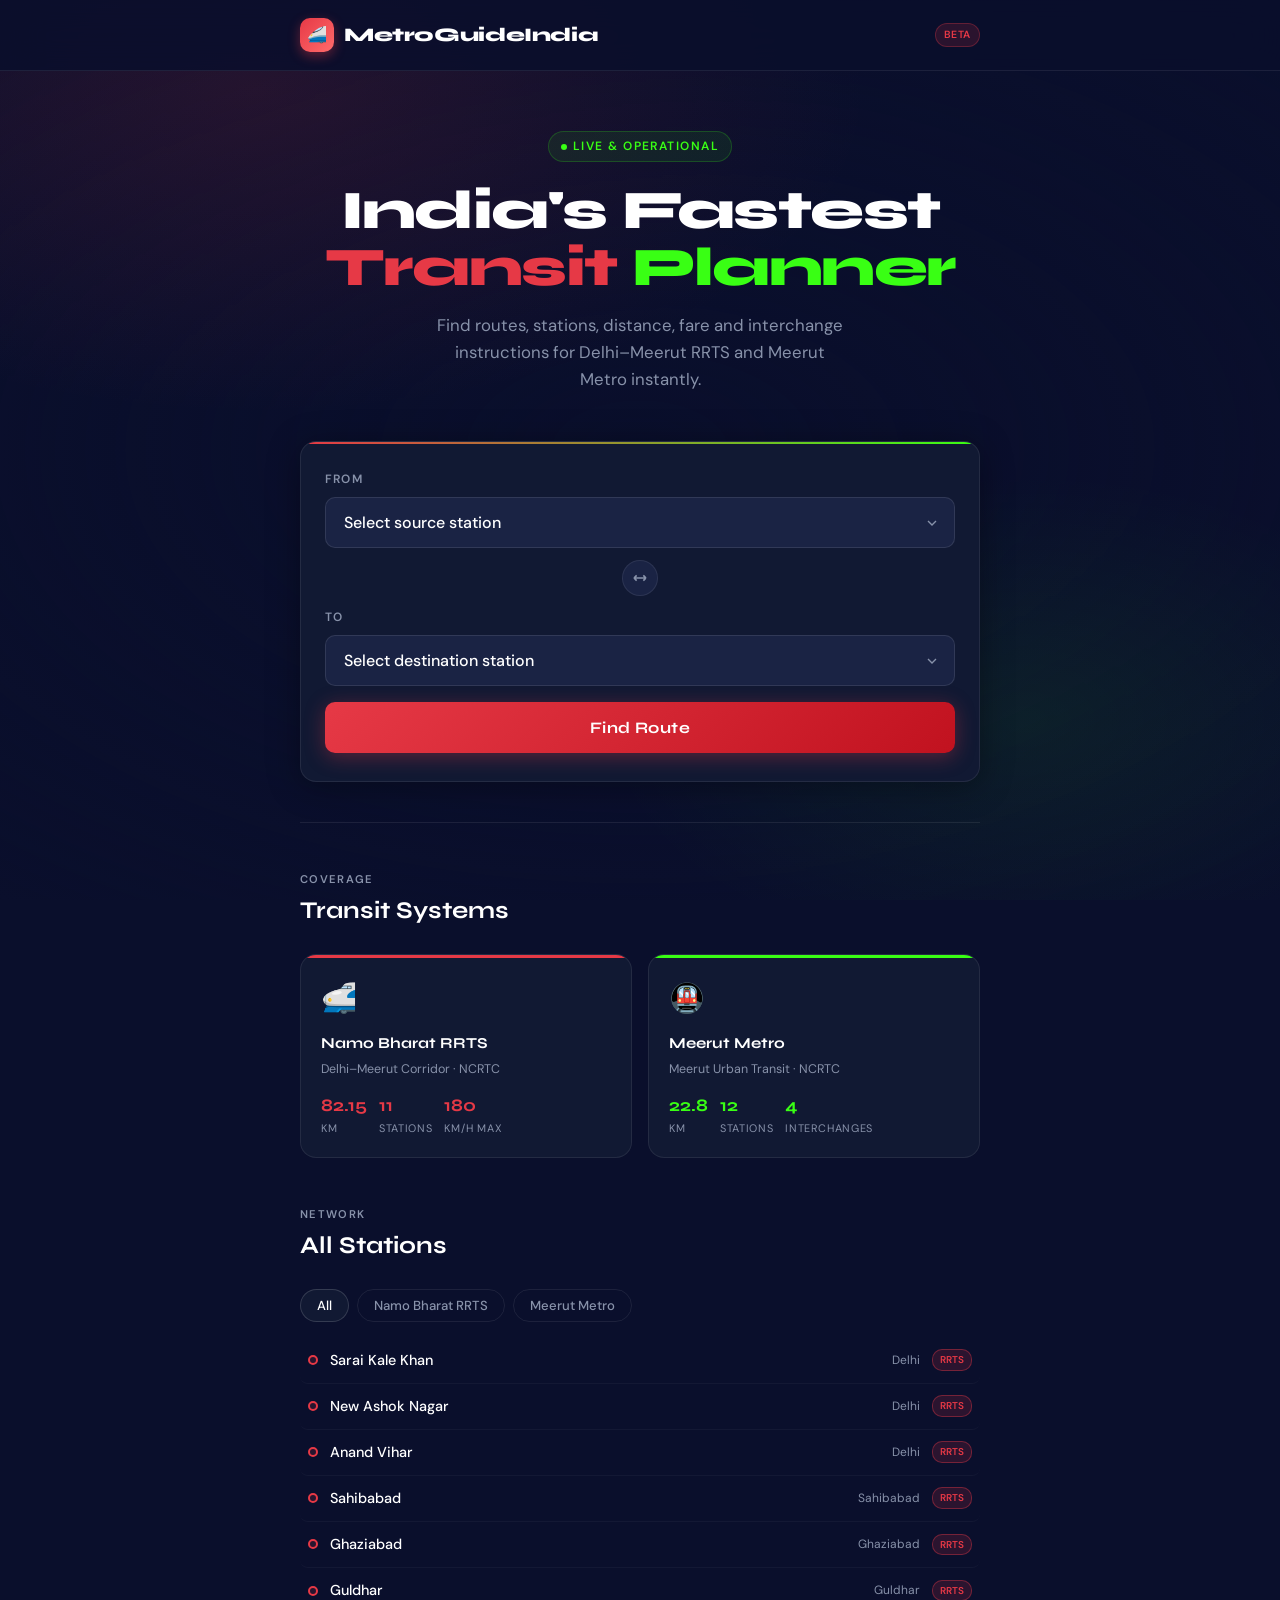
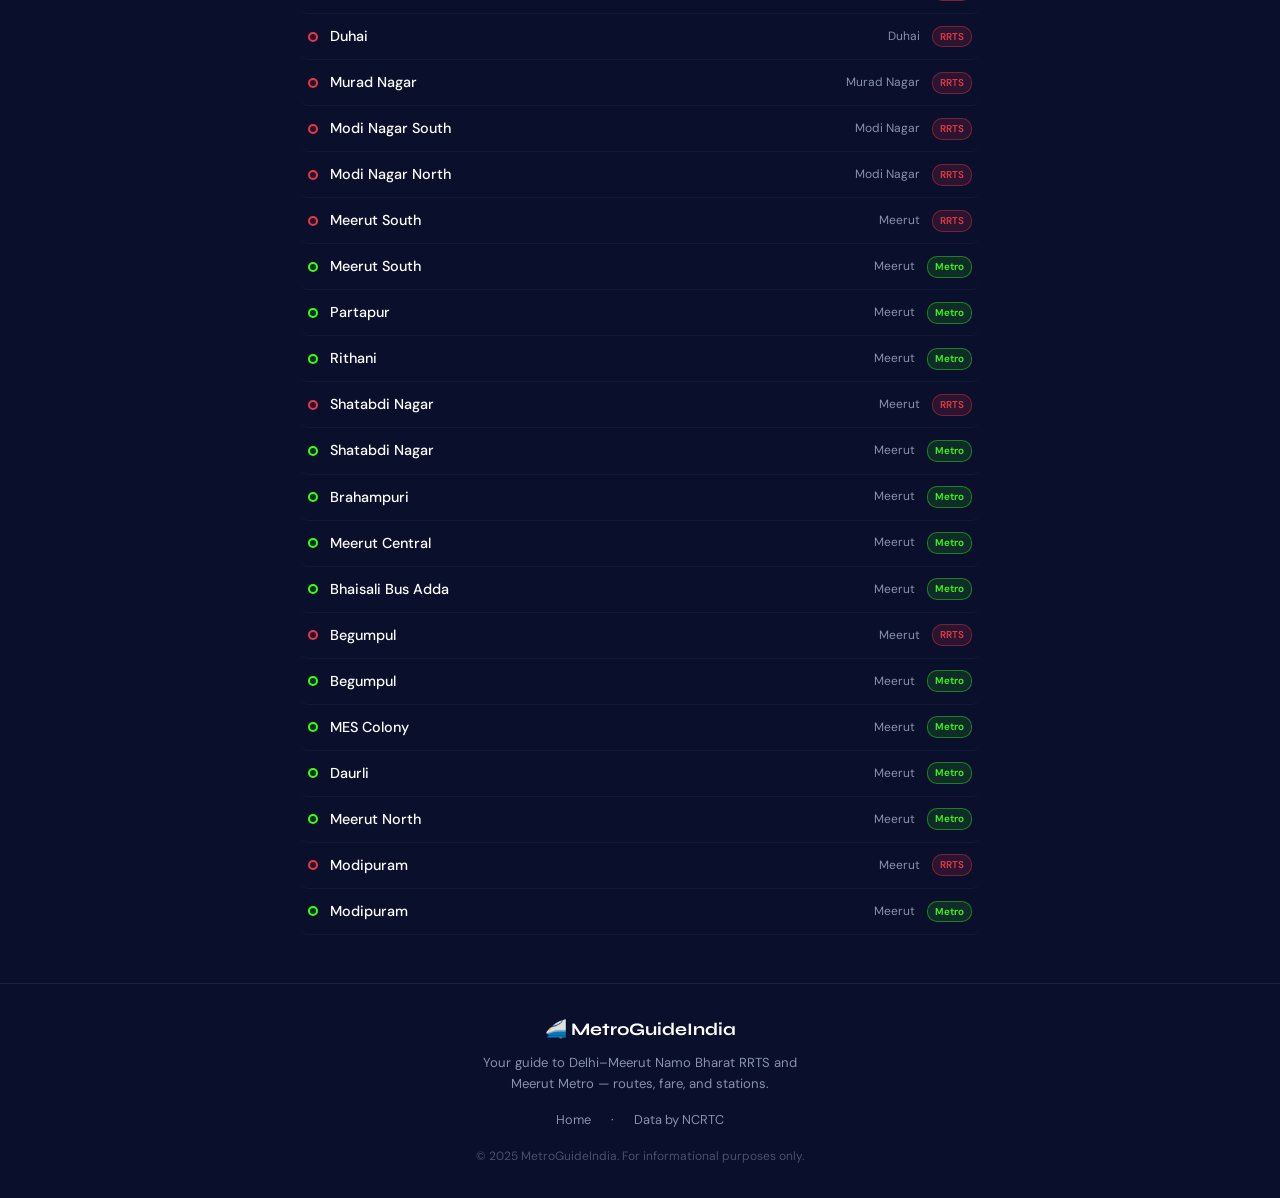
==== index.html @ 01e53f8f "Add files via upload" ====
<!DOCTYPE html>
<html lang="en">
<head>
  <meta charset="UTF-8" />
  <meta name="viewport" content="width=device-width, initial-scale=1.0" />
  <title>MetroGuideIndia — Delhi Meerut RRTS &amp; Meerut Metro Route Planner</title>
  <meta name="description" content="Find metro and RRTS routes between any stations on the Delhi–Meerut Namo Bharat RRTS and Meerut Metro. Get distance, fare, travel time and interchange instructions instantly." />
  <meta name="keywords" content="RRTS route, Namo Bharat, Delhi Meerut RRTS, Meerut Metro, metro route planner India, NCRTC stations, RRTS stations list, metro fare calculator" />
  <meta property="og:title" content="MetroGuideIndia — Delhi Meerut RRTS & Meerut Metro Route Planner" />
  <meta property="og:description" content="Find metro and RRTS routes, stations, distance, and fare instantly." />
  <meta property="og:type" content="website" />
  <meta name="twitter:card" content="summary" />
  <link rel="canonical" href="https://metroguideindia.github.io/" />
  <link rel="stylesheet" href="css/styles.css" />
</head>
<body>

  <!-- ── Navigation ── -->
  <nav>
    <div class="nav-inner">
      <a href="index.html" class="logo">
        <div class="logo-mark">🚄</div>
        MetroGuideIndia
      </a>
      <span class="nav-badge">Beta</span>
    </div>
  </nav>

  <main>
    <div class="container">

      <!-- ── Hero ── -->
      <section class="hero">
        <div class="hero-eyebrow">Live &amp; Operational</div>
        <h1 class="hero-title">
          India's Fastest<br>
          <span class="accent-red">Transit</span>
          <span class="accent-green"> Planner</span>
        </h1>
        <p class="hero-subtitle">
          Find routes, stations, distance, fare and interchange instructions for Delhi–Meerut RRTS and Meerut Metro instantly.
        </p>
      </section>

      <!-- ── Search Card ── -->
      <section id="search-section" aria-label="Route Search">
        <div class="search-card">
          <div class="search-field">
            <label for="source-select" class="search-label">From</label>
            <select id="source-select" class="station-select" aria-label="Source station">
              <option value="">Select source station</option>
            </select>
          </div>

          <button class="swap-btn" id="swap-btn" title="Swap stations" aria-label="Swap source and destination">
            <svg width="16" height="16" viewBox="0 0 24 24" fill="none" stroke="currentColor" stroke-width="2.5">
              <path d="M7 16l-4-4m0 0l4-4m-4 4h18M17 8l4 4m0 0l-4 4"/>
            </svg>
          </button>

          <div class="search-field">
            <label for="dest-select" class="search-label">To</label>
            <select id="dest-select" class="station-select" aria-label="Destination station">
              <option value="">Select destination station</option>
            </select>
          </div>

          <button class="find-btn" id="find-btn" onclick="handleFindRoute()">
            Find Route
          </button>
        </div>
      </section>

      <!-- ── Route Result ── -->
      <section id="route-result" aria-label="Route Result" aria-live="polite"></section>

      <!-- ── Systems Info ── -->
      <section class="info-section" aria-label="Transit Systems">
        <div class="section-header">
          <div class="section-eyebrow">Coverage</div>
          <h2 class="section-title">Transit Systems</h2>
        </div>
        <div class="system-cards">
          <div class="system-card rrts">
            <div class="system-card-icon">🚅</div>
            <div class="system-card-name">Namo Bharat RRTS</div>
            <div class="system-card-meta">Delhi–Meerut Corridor · NCRTC</div>
            <div class="system-card-stat">
              <div class="stat">
                <span class="stat-value">82.15</span>
                <span class="stat-label">km</span>
              </div>
              <div class="stat">
                <span class="stat-value">11</span>
                <span class="stat-label">Stations</span>
              </div>
              <div class="stat">
                <span class="stat-value">180</span>
                <span class="stat-label">km/h max</span>
              </div>
            </div>
          </div>
          <div class="system-card metro">
            <div class="system-card-icon">🚇</div>
            <div class="system-card-name">Meerut Metro</div>
            <div class="system-card-meta">Meerut Urban Transit · NCRTC</div>
            <div class="system-card-stat">
              <div class="stat">
                <span class="stat-value">22.8</span>
                <span class="stat-label">km</span>
              </div>
              <div class="stat">
                <span class="stat-value">12</span>
                <span class="stat-label">Stations</span>
              </div>
              <div class="stat">
                <span class="stat-value">4</span>
                <span class="stat-label">Interchanges</span>
              </div>
            </div>
          </div>
        </div>
      </section>

      <!-- ── All Stations ── -->
      <section class="stations-section" aria-label="All Stations">
        <div class="section-header">
          <div class="section-eyebrow">Network</div>
          <h2 class="section-title">All Stations</h2>
        </div>
        <div class="tabs">
          <button class="tab-btn active" data-system="all">All</button>
          <button class="tab-btn" data-system="rrts">Namo Bharat RRTS</button>
          <button class="tab-btn" data-system="meerut_metro">Meerut Metro</button>
        </div>
        <div class="stations-list" id="stations-list">
          <!-- populated by JS -->
        </div>
      </section>

    </div><!-- /container -->
  </main>

  <!-- ── Footer ── -->
  <footer>
    <div class="container">
      <div class="footer-logo">🚄 MetroGuideIndia</div>
      <p class="footer-desc">
        Your guide to Delhi–Meerut Namo Bharat RRTS and Meerut Metro — routes, fare, and stations.
      </p>
      <div class="footer-links">
        <a href="index.html">Home</a>
        <span>·</span>
        <span>Data by NCRTC</span>
      </div>
      <div class="footer-copy">© 2025 MetroGuideIndia. For informational purposes only.</div>
    </div>
  </footer>

  <button class="scroll-top" id="scroll-top" aria-label="Scroll to top">↑</button>

  <!-- Scripts -->
  <script src="js/dataLoader.js"></script>
  <script src="js/graphBuilder.js"></script>
  <script src="js/routeFinder.js"></script>
  <script src="js/routeUI.js"></script>
  <script src="js/seoGenerator.js"></script>
  <script>
    // ── App State ──────────────────────────────────────────
    let appData = null;
    let graph   = null;

    // ── Init ───────────────────────────────────────────────
    (async () => {
      try {
        appData = await DataLoader.loadAll();
        graph   = GraphBuilder.build(appData.connections);
        populateDropdowns();
        renderStationsList('all');
        setupTabs();
        checkURLRoute();
      } catch (e) {
        console.error('Failed to load data:', e);
      }
    })();

    // ── Populate Dropdowns ─────────────────────────────────
    function populateDropdowns() {
      const { stations } = appData;

      // De-duplicate by display name + system, prefer the primary ID
      const seen = new Set();
      const unique = stations.filter(s => {
        const key = `${s.station_name}__${s.system_id}`;
        if (seen.has(key)) return false;
        seen.add(key);
        return true;
      });

      // Sort: RRTS first, then Metro
      unique.sort((a, b) => {
        if (a.system_id !== b.system_id) return a.system_id === 'rrts' ? -1 : 1;
        return parseInt(a.order) - parseInt(b.order);
      });

      const systemLabels = { rrts: 'Namo Bharat RRTS', meerut_metro: 'Meerut Metro' };
      const groups = {};

      unique.forEach(s => {
        if (!groups[s.system_id]) groups[s.system_id] = [];
        groups[s.system_id].push(s);
      });

      ['source-select', 'dest-select'].forEach(id => {
        const sel = document.getElementById(id);
        const defaultOpt = sel.options[0];
        sel.innerHTML = '';
        sel.appendChild(defaultOpt);

        Object.entries(groups).forEach(([sysId, stns]) => {
          const og = document.createElement('optgroup');
          og.label = systemLabels[sysId] || sysId;
          stns.forEach(s => {
            const opt = document.createElement('option');
            opt.value = s.station_id;
            opt.textContent = s.station_name;
            og.appendChild(opt);
          });
          sel.appendChild(og);
        });
      });
    }

    // ── Stations List ──────────────────────────────────────
    function renderStationsList(filter) {
      const { stations, lines } = appData;
      const list = document.getElementById('stations-list');
      const lineMap = {};
      lines.forEach(l => lineMap[l.line_id] = l);

      const filtered = stations.filter(s => {
        if (filter === 'all') return true;
        return s.system_id === filter;
      });

      // Unique display stations
      const seen = new Set();
      const unique = filtered.filter(s => {
        const key = `${s.station_name}__${s.system_id}`;
        if (seen.has(key)) return false;
        seen.add(key);
        return true;
      });

      const isRRTS  = s => s.system_id === 'rrts';
      const color   = s => isRRTS(s) ? '#E63946' : '#39FF14';
      const badge   = s => isRRTS(s) ? 'RRTS' : 'Metro';
      const badgeC  = s => isRRTS(s) ? 'rgba(230,57,70,0.15)' : 'rgba(57,255,20,0.12)';
      const badgeBC = s => isRRTS(s) ? 'rgba(230,57,70,0.4)' : 'rgba(57,255,20,0.4)';

      list.innerHTML = unique.map(s => `
        <div class="station-item" onclick="quickSearch('${s.station_id}')">
          <div class="station-dot" style="background:${color(s)}22; border-color:${color(s)}"></div>
          <span class="station-item-name">${s.station_name}</span>
          <span class="station-item-city">${s.city}</span>
          <span class="station-item-badge" style="background:${badgeC(s)};color:${color(s)};border-color:${badgeBC(s)}">${badge(s)}</span>
        </div>
      `).join('');
    }

    function setupTabs() {
      document.querySelectorAll('.tab-btn').forEach(btn => {
        btn.addEventListener('click', () => {
          document.querySelectorAll('.tab-btn').forEach(b => b.classList.remove('active'));
          btn.classList.add('active');
          renderStationsList(btn.dataset.system);
        });
      });
    }

    function quickSearch(stationId) {
      document.getElementById('source-select').value = stationId;
      document.getElementById('search-section').scrollIntoView({ behavior: 'smooth' });
    }

    // ── Find Route ─────────────────────────────────────────
    function handleFindRoute() {
      const src  = document.getElementById('source-select').value;
      const dest = document.getElementById('dest-select').value;
      const btn  = document.getElementById('find-btn');

      if (!src || !dest) {
        alert('Please select both source and destination stations.');
        return;
      }

      btn.classList.add('loading');
      btn.textContent = '';

      setTimeout(() => {
        btn.classList.remove('loading');
        btn.textContent = 'Find Route';
        findAndRenderRoute(src, dest);
      }, 400);
    }

    function findAndRenderRoute(src, dest) {
      const path = RouteFinder.findRoute(graph, src, dest);

      if (!path || path.length === 0) {
        RouteUI.renderError('route-result', 'No route found between these stations. Please check your selection.');
        return;
      }

      const distance = RouteFinder.calcDistance(path, graph);
      const fare     = RouteFinder.calcFare(distance);
      const time     = RouteFinder.calcTime(distance);

      RouteUI.renderRoute('route-result', path, appData.stations, appData.interchanges, distance, fare, time);

      // SEO content
      const srcStation  = appData.stations.find(s => s.station_id === src);
      const destStation = appData.stations.find(s => s.station_id === dest);
      if (srcStation && destStation) {
        const seoContent = SEOGenerator.generateRouteContent(
          srcStation.station_name, destStation.station_name,
          path, appData.stations, distance, fare, time
        );
        const card = document.querySelector('.route-result-card');
        if (card) {
          const seoDiv = document.createElement('div');
          seoDiv.className = 'seo-content';
          seoDiv.innerHTML = seoContent;
          card.appendChild(seoDiv);
        }

        // Update page meta
        SEOGenerator.setMetaTags({
          title: SEOGenerator.generateRouteTitle(srcStation.station_name, destStation.station_name),
          description: SEOGenerator.generateRouteDescription(srcStation.station_name, destStation.station_name, distance, fare, time),
        });

        // Update URL without reload
        const slug = SEOGenerator.routeSlug(srcStation.station_name, destStation.station_name);
        history.pushState({}, '', `?route=${slug}&from=${src}&to=${dest}`);
      }

      document.getElementById('route-result').scrollIntoView({ behavior: 'smooth', block: 'start' });
    }

    // ── Swap Stations ──────────────────────────────────────
    document.getElementById('swap-btn').addEventListener('click', () => {
      const src  = document.getElementById('source-select');
      const dest = document.getElementById('dest-select');
      [src.value, dest.value] = [dest.value, src.value];
    });

    // ── URL route restore ──────────────────────────────────
    function checkURLRoute() {
      const params = new URLSearchParams(window.location.search);
      const from   = params.get('from');
      const to     = params.get('to');
      if (from && to && appData) {
        setTimeout(() => {
          document.getElementById('source-select').value = from;
          document.getElementById('dest-select').value   = to;
          findAndRenderRoute(from, to);
        }, 300);
      }
    }

    // ── Scroll to Top ──────────────────────────────────────
    const scrollTopBtn = document.getElementById('scroll-top');
    window.addEventListener('scroll', () => {
      scrollTopBtn.classList.toggle('show', window.scrollY > 400);
    });
    scrollTopBtn.addEventListener('click', () => window.scrollTo({ top: 0, behavior: 'smooth' }));
  </script>

</body>
</html>
---- css/styles.css ----
/* ============================================================
   MetroGuideIndia — styles.css
   Design: Editorial minimalism with transit-inspired accents
   Fonts: Syne (display) + DM Sans (body)
   ============================================================ */

@import url('https://fonts.googleapis.com/css2?family=Syne:wght@400;600;700;800&family=DM+Sans:ital,opsz,wght@0,9..40,300;0,9..40,400;0,9..40,500;0,9..40,600;1,9..40,400&display=swap');

/* ─── Reset & Variables ──────────────────────────────────── */
*, *::before, *::after { box-sizing: border-box; margin: 0; padding: 0; }

:root {
  --navy:        #0A0F2C;
  --navy-light:  #111933;
  --navy-mid:    #1A2344;
  --white:       #FFFFFF;
  --off-white:   #F4F6FA;
  --muted:       #8892AA;
  --border:      rgba(255,255,255,0.08);
  --rrts-red:    #E63946;
  --metro-green: #39FF14;
  --gold:        #F5C842;
  --radius:      16px;
  --radius-sm:   10px;
  --shadow:      0 4px 32px rgba(0,0,0,0.35);
  --shadow-sm:   0 2px 12px rgba(0,0,0,0.2);
  --transition:  0.25s cubic-bezier(0.4, 0, 0.2, 1);
}

html { scroll-behavior: smooth; }

body {
  font-family: 'DM Sans', sans-serif;
  background: var(--navy);
  color: var(--white);
  line-height: 1.6;
  min-height: 100vh;
  overflow-x: hidden;
}

/* ─── Typography ─────────────────────────────────────────── */
h1, h2, h3, h4 { font-family: 'Syne', sans-serif; line-height: 1.2; }
a { color: inherit; text-decoration: none; }

/* ─── Background Mesh ────────────────────────────────────── */
body::before {
  content: '';
  position: fixed;
  inset: 0;
  background:
    radial-gradient(ellipse 80% 60% at 20% 10%, rgba(230,57,70,0.12) 0%, transparent 60%),
    radial-gradient(ellipse 60% 50% at 80% 80%, rgba(57,255,20,0.07) 0%, transparent 55%),
    radial-gradient(ellipse 100% 80% at 50% 50%, rgba(10,15,44,0) 0%, var(--navy) 100%);
  pointer-events: none;
  z-index: 0;
}

/* ─── Layout ─────────────────────────────────────────────── */
.container {
  max-width: 720px;
  margin: 0 auto;
  padding: 0 20px;
  position: relative;
  z-index: 1;
}

/* ─── Nav ────────────────────────────────────────────────── */
nav {
  padding: 18px 0;
  border-bottom: 1px solid var(--border);
  position: sticky;
  top: 0;
  z-index: 100;
  background: rgba(10,15,44,0.85);
  backdrop-filter: blur(20px);
  -webkit-backdrop-filter: blur(20px);
}

.nav-inner {
  max-width: 720px;
  margin: 0 auto;
  padding: 0 20px;
  display: flex;
  align-items: center;
  justify-content: space-between;
}

.logo {
  font-family: 'Syne', sans-serif;
  font-weight: 800;
  font-size: 1.2rem;
  letter-spacing: -0.02em;
  display: flex;
  align-items: center;
  gap: 10px;
}

.logo-mark {
  width: 34px; height: 34px;
  background: linear-gradient(135deg, var(--rrts-red), #FF6B6B);
  border-radius: 10px;
  display: flex;
  align-items: center;
  justify-content: center;
  font-size: 16px;
  flex-shrink: 0;
  box-shadow: 0 4px 12px rgba(230,57,70,0.4);
}

.nav-badge {
  font-size: 0.65rem;
  font-weight: 600;
  background: rgba(230,57,70,0.15);
  color: var(--rrts-red);
  border: 1px solid rgba(230,57,70,0.3);
  padding: 3px 8px;
  border-radius: 20px;
  letter-spacing: 0.05em;
  text-transform: uppercase;
}

/* ─── Hero ───────────────────────────────────────────────── */
.hero {
  padding: 60px 0 48px;
  text-align: center;
}

.hero-eyebrow {
  display: inline-flex;
  align-items: center;
  gap: 6px;
  font-size: 0.75rem;
  font-weight: 600;
  color: var(--metro-green);
  text-transform: uppercase;
  letter-spacing: 0.12em;
  background: rgba(57,255,20,0.08);
  border: 1px solid rgba(57,255,20,0.2);
  padding: 5px 12px;
  border-radius: 20px;
  margin-bottom: 20px;
}

.hero-eyebrow::before {
  content: '';
  width: 6px; height: 6px;
  background: var(--metro-green);
  border-radius: 50%;
  animation: pulse-green 2s infinite;
}

@keyframes pulse-green {
  0%, 100% { opacity: 1; transform: scale(1); }
  50%       { opacity: 0.5; transform: scale(0.8); }
}

.hero-title {
  font-size: clamp(2.2rem, 6vw, 3.4rem);
  font-weight: 800;
  letter-spacing: -0.03em;
  line-height: 1.05;
  margin-bottom: 16px;
}

.hero-title .accent-red   { color: var(--rrts-red); }
.hero-title .accent-green { color: var(--metro-green); }

.hero-subtitle {
  font-size: 1.05rem;
  color: var(--muted);
  max-width: 420px;
  margin: 0 auto;
  font-weight: 400;
}

/* ─── Search Card ────────────────────────────────────────── */
.search-card {
  background: var(--navy-light);
  border: 1px solid var(--border);
  border-radius: var(--radius);
  padding: 28px 24px;
  margin-bottom: 40px;
  box-shadow: var(--shadow);
  position: relative;
  overflow: hidden;
}

.search-card::before {
  content: '';
  position: absolute;
  top: 0; left: 0; right: 0;
  height: 2px;
  background: linear-gradient(90deg, var(--rrts-red), var(--metro-green));
}

.search-label {
  font-size: 0.75rem;
  font-weight: 600;
  color: var(--muted);
  text-transform: uppercase;
  letter-spacing: 0.1em;
  margin-bottom: 8px;
  display: block;
}

.search-field {
  margin-bottom: 16px;
}

.station-select {
  width: 100%;
  padding: 14px 18px;
  background: var(--navy-mid);
  border: 1px solid rgba(255,255,255,0.1);
  border-radius: var(--radius-sm);
  color: var(--white);
  font-family: 'DM Sans', sans-serif;
  font-size: 1rem;
  font-weight: 500;
  appearance: none;
  -webkit-appearance: none;
  background-image: url("data:image/svg+xml,%3Csvg xmlns='http://www.w3.org/2000/svg' width='16' height='16' viewBox='0 0 24 24' fill='none' stroke='%238892AA' stroke-width='2'%3E%3Cpath d='M6 9l6 6 6-6'/%3E%3C/svg%3E");
  background-repeat: no-repeat;
  background-position: right 14px center;
  cursor: pointer;
  transition: border-color var(--transition), box-shadow var(--transition);
}

.station-select:focus {
  outline: none;
  border-color: rgba(230,57,70,0.5);
  box-shadow: 0 0 0 3px rgba(230,57,70,0.1);
}

.station-select option {
  background: var(--navy-mid);
  color: var(--white);
}

.swap-btn {
  display: flex;
  align-items: center;
  justify-content: center;
  width: 36px; height: 36px;
  background: var(--navy-mid);
  border: 1px solid var(--border);
  border-radius: 50%;
  margin: -4px auto 12px;
  cursor: pointer;
  color: var(--muted);
  transition: all var(--transition);
  position: relative;
  z-index: 2;
}

.swap-btn:hover {
  background: rgba(230,57,70,0.15);
  border-color: rgba(230,57,70,0.4);
  color: var(--rrts-red);
  transform: rotate(180deg);
}

.find-btn {
  width: 100%;
  padding: 16px;
  background: linear-gradient(135deg, var(--rrts-red) 0%, #c1121f 100%);
  border: none;
  border-radius: var(--radius-sm);
  color: white;
  font-family: 'Syne', sans-serif;
  font-size: 1rem;
  font-weight: 700;
  letter-spacing: 0.03em;
  cursor: pointer;
  transition: all var(--transition);
  box-shadow: 0 4px 20px rgba(230,57,70,0.35);
  position: relative;
  overflow: hidden;
}

.find-btn::after {
  content: '';
  position: absolute;
  inset: 0;
  background: linear-gradient(135deg, rgba(255,255,255,0.15), transparent);
  opacity: 0;
  transition: opacity var(--transition);
}

.find-btn:hover::after { opacity: 1; }
.find-btn:hover { transform: translateY(-1px); box-shadow: 0 8px 28px rgba(230,57,70,0.45); }
.find-btn:active { transform: translateY(0); }

.find-btn.loading {
  pointer-events: none;
}

.find-btn.loading::before {
  content: '';
  display: inline-block;
  width: 16px; height: 16px;
  border: 2px solid rgba(255,255,255,0.3);
  border-top-color: white;
  border-radius: 50%;
  animation: spin 0.7s linear infinite;
  margin-right: 8px;
  vertical-align: middle;
}

@keyframes spin { to { transform: rotate(360deg); } }

/* ─── Route Result ───────────────────────────────────────── */
#route-result { display: none; margin-bottom: 40px; }

.route-result-card {
  background: var(--navy-light);
  border: 1px solid var(--border);
  border-radius: var(--radius);
  overflow: hidden;
  box-shadow: var(--shadow);
  opacity: 0;
  transform: translateY(16px);
  transition: opacity 0.4s ease, transform 0.4s ease;
}

.route-result-card.visible {
  opacity: 1;
  transform: translateY(0);
}

.route-summary-bar {
  display: flex;
  align-items: center;
  justify-content: space-around;
  padding: 20px 16px;
  background: linear-gradient(135deg, rgba(230,57,70,0.12), rgba(57,255,20,0.06));
  border-bottom: 1px solid var(--border);
}

.summary-item {
  display: flex;
  flex-direction: column;
  align-items: center;
  gap: 2px;
}

.summary-icon {
  font-size: 1.3rem;
  line-height: 1;
}

.summary-value {
  font-family: 'Syne', sans-serif;
  font-weight: 700;
  font-size: 1.2rem;
  color: var(--white);
}

.summary-label {
  font-size: 0.7rem;
  color: var(--muted);
  text-transform: uppercase;
  letter-spacing: 0.08em;
}

.summary-divider {
  width: 1px;
  height: 36px;
  background: var(--border);
}

.route-stations {
  padding: 20px 20px 8px;
}

/* Route Steps */
.route-step {
  display: flex;
  align-items: flex-start;
  gap: 16px;
  margin-bottom: 0;
}

.step-connector {
  display: flex;
  flex-direction: column;
  align-items: center;
  flex-shrink: 0;
  width: 28px;
}

.connector-line {
  width: 2px;
  flex: 1;
  min-height: 14px;
  border-radius: 2px;
  opacity: 0.6;
}

.connector-line.after {
  min-height: 14px;
}

.step-dot {
  width: 28px; height: 28px;
  border-radius: 50%;
  border: 2.5px solid var(--rrts-red);
  background: var(--navy);
  display: flex;
  align-items: center;
  justify-content: center;
  flex-shrink: 0;
  font-size: 0.6rem;
  font-weight: 700;
  font-family: 'Syne', sans-serif;
}

.origin-dot {
  background: var(--rrts-red);
  border-color: var(--rrts-red);
  color: white;
  box-shadow: 0 0 12px rgba(230,57,70,0.5);
}

.dest-dot {
  background: var(--navy);
  border-color: var(--muted);
  color: var(--muted);
  font-size: 0.6rem;
}

.mid-dot {
  width: 10px; height: 10px;
  border-width: 2px;
  margin: 9px 9px;
  background: transparent;
}

.interchange-dot {
  width: 32px; height: 32px;
  background: rgba(245, 200, 66, 0.15);
  border: 2px solid var(--gold);
  color: var(--gold);
  border-radius: 50%;
}

.interchange-dot svg {
  width: 14px; height: 14px;
  stroke: var(--gold);
}

.step-info {
  padding: 4px 0 16px;
  flex: 1;
  min-width: 0;
}

.step-name {
  font-weight: 600;
  font-size: 0.975rem;
  color: var(--white);
  margin-bottom: 4px;
}

.first-step .step-name { font-size: 1.05rem; font-weight: 700; }
.last-step  .step-name { font-size: 1.05rem; font-weight: 700; }

.step-meta {
  display: flex;
  gap: 6px;
  flex-wrap: wrap;
  align-items: center;
}

.line-badge {
  font-size: 0.68rem;
  font-weight: 600;
  padding: 2px 8px;
  border-radius: 12px;
  border: 1px solid;
  letter-spacing: 0.03em;
  white-space: nowrap;
}

.city-tag {
  font-size: 0.68rem;
  color: var(--muted);
}

/* Interchange Step */
.interchange-step {
  margin: 4px 0 4px;
}

.interchange-info {
  background: rgba(245, 200, 66, 0.06);
  border: 1px solid rgba(245, 200, 66, 0.2);
  border-radius: var(--radius-sm);
  padding: 10px 14px;
  margin-bottom: 16px;
  flex: 1;
}

.interchange-badge {
  font-size: 0.65rem;
  font-weight: 700;
  text-transform: uppercase;
  letter-spacing: 0.1em;
  color: var(--gold);
  margin-bottom: 4px;
}

.interchange-title {
  font-weight: 600;
  font-size: 0.9rem;
  color: var(--white);
  margin-bottom: 6px;
}

.interchange-detail {
  display: flex;
  gap: 8px;
  align-items: center;
  flex-wrap: wrap;
}

.platform-tag {
  font-size: 0.7rem;
  font-weight: 600;
  background: rgba(245,200,66,0.15);
  color: var(--gold);
  padding: 2px 8px;
  border-radius: 8px;
  white-space: nowrap;
}

.interchange-instruction {
  font-size: 0.78rem;
  color: var(--muted);
}

/* Error */
.route-error {
  background: rgba(230,57,70,0.08);
  border: 1px solid rgba(230,57,70,0.25);
  border-radius: var(--radius);
  padding: 24px;
  text-align: center;
  color: var(--muted);
}

.error-icon { font-size: 2rem; display: block; margin-bottom: 8px; }

/* SEO Content */
.seo-content {
  padding: 0 20px 20px;
  border-top: 1px solid var(--border);
  margin-top: 4px;
}

.seo-intro, .seo-body {
  font-size: 0.875rem;
  color: var(--muted);
  margin-top: 14px;
  line-height: 1.7;
}

.seo-intro strong, .seo-body strong { color: var(--white); }

/* ─── Info Section ───────────────────────────────────────── */
.info-section {
  padding: 48px 0;
  border-top: 1px solid var(--border);
}

.section-header {
  margin-bottom: 28px;
}

.section-eyebrow {
  font-size: 0.7rem;
  font-weight: 600;
  text-transform: uppercase;
  letter-spacing: 0.12em;
  color: var(--muted);
  margin-bottom: 8px;
}

.section-title {
  font-size: 1.5rem;
  font-weight: 700;
  color: var(--white);
}

.system-cards {
  display: grid;
  grid-template-columns: 1fr 1fr;
  gap: 16px;
}

@media (max-width: 500px) {
  .system-cards { grid-template-columns: 1fr; }
}

.system-card {
  background: var(--navy-light);
  border: 1px solid var(--border);
  border-radius: var(--radius);
  padding: 20px;
  position: relative;
  overflow: hidden;
  transition: transform var(--transition), box-shadow var(--transition);
}

.system-card:hover {
  transform: translateY(-2px);
  box-shadow: var(--shadow);
}

.system-card::before {
  content: '';
  position: absolute;
  top: 0; left: 0; right: 0;
  height: 3px;
}

.system-card.rrts::before  { background: var(--rrts-red); }
.system-card.metro::before { background: var(--metro-green); }

.system-card-icon {
  font-size: 1.8rem;
  margin-bottom: 10px;
}

.system-card-name {
  font-family: 'Syne', sans-serif;
  font-weight: 700;
  font-size: 0.95rem;
  margin-bottom: 4px;
}

.system-card-meta {
  font-size: 0.78rem;
  color: var(--muted);
  margin-bottom: 12px;
}

.system-card-stat {
  display: flex;
  gap: 12px;
}

.stat {
  display: flex;
  flex-direction: column;
}

.stat-value {
  font-family: 'Syne', sans-serif;
  font-weight: 700;
  font-size: 1.1rem;
}

.stat-label {
  font-size: 0.68rem;
  color: var(--muted);
  text-transform: uppercase;
  letter-spacing: 0.06em;
}

.rrts .stat-value  { color: var(--rrts-red); }
.metro .stat-value { color: var(--metro-green); }

/* ─── All Stations Section ───────────────────────────────── */
.stations-section { padding: 0 0 48px; }

.stations-list {
  display: flex;
  flex-direction: column;
  gap: 0;
}

.station-item {
  display: flex;
  align-items: center;
  gap: 12px;
  padding: 11px 0;
  border-bottom: 1px solid rgba(255,255,255,0.04);
  cursor: pointer;
  transition: background var(--transition);
  border-radius: 8px;
  padding-left: 8px;
  padding-right: 8px;
}

.station-item:hover {
  background: rgba(255,255,255,0.03);
}

.station-dot {
  width: 10px; height: 10px;
  border-radius: 50%;
  flex-shrink: 0;
  border: 2px solid;
}

.station-item-name {
  font-size: 0.9rem;
  font-weight: 500;
  color: var(--white);
  flex: 1;
}

.station-item-city {
  font-size: 0.75rem;
  color: var(--muted);
}

.station-item-badge {
  font-size: 0.62rem;
  font-weight: 600;
  padding: 2px 7px;
  border-radius: 10px;
  border: 1px solid;
}

/* Tabs for station filter */
.tabs {
  display: flex;
  gap: 8px;
  margin-bottom: 16px;
  flex-wrap: wrap;
}

.tab-btn {
  padding: 7px 16px;
  border-radius: 20px;
  border: 1px solid var(--border);
  background: transparent;
  color: var(--muted);
  font-family: 'DM Sans', sans-serif;
  font-size: 0.82rem;
  font-weight: 500;
  cursor: pointer;
  transition: all var(--transition);
}

.tab-btn.active {
  background: var(--navy-light);
  color: var(--white);
  border-color: rgba(255,255,255,0.15);
}

.tab-btn[data-system="rrts"].active         { border-color: var(--rrts-red); color: var(--rrts-red); }
.tab-btn[data-system="meerut_metro"].active { border-color: var(--metro-green); color: var(--metro-green); }

/* ─── Footer ─────────────────────────────────────────────── */
footer {
  border-top: 1px solid var(--border);
  padding: 32px 0;
  text-align: center;
}

.footer-logo {
  font-family: 'Syne', sans-serif;
  font-weight: 700;
  font-size: 1.1rem;
  margin-bottom: 8px;
}

.footer-desc {
  font-size: 0.82rem;
  color: var(--muted);
  max-width: 360px;
  margin: 0 auto 16px;
}

.footer-links {
  display: flex;
  gap: 20px;
  justify-content: center;
  font-size: 0.8rem;
  color: var(--muted);
  margin-bottom: 16px;
}

.footer-links a:hover { color: var(--white); }

.footer-copy {
  font-size: 0.75rem;
  color: rgba(136,146,170,0.5);
}

/* ─── Skeleton Loader ────────────────────────────────────── */
.skeleton {
  background: linear-gradient(90deg, var(--navy-mid) 25%, rgba(255,255,255,0.05) 50%, var(--navy-mid) 75%);
  background-size: 200% 100%;
  animation: shimmer 1.5s infinite;
  border-radius: 6px;
}

@keyframes shimmer {
  0%   { background-position: 200% 0; }
  100% { background-position: -200% 0; }
}

/* ─── Responsive ─────────────────────────────────────────── */
@media (max-width: 480px) {
  .hero { padding: 44px 0 36px; }
  .search-card { padding: 20px 16px; }
  .route-summary-bar { padding: 16px 10px; gap: 4px; }
  .summary-value { font-size: 1.05rem; }
  .system-cards { gap: 12px; }
}

/* ─── Route Page Specific ────────────────────────────────── */
.route-page-header {
  padding: 40px 0 28px;
}

.route-page-header .back-btn {
  display: inline-flex;
  align-items: center;
  gap: 8px;
  font-size: 0.85rem;
  color: var(--muted);
  margin-bottom: 20px;
  cursor: pointer;
  transition: color var(--transition);
}

.route-page-header .back-btn:hover { color: var(--white); }

.route-page-title {
  font-size: clamp(1.4rem, 4vw, 2rem);
  font-weight: 800;
  letter-spacing: -0.02em;
  line-height: 1.15;
  margin-bottom: 8px;
}

.route-page-subtitle {
  font-size: 0.875rem;
  color: var(--muted);
}

/* ─── Scroll to top ──────────────────────────────────────── */
.scroll-top {
  position: fixed;
  bottom: 24px;
  right: 20px;
  width: 42px; height: 42px;
  background: var(--navy-light);
  border: 1px solid var(--border);
  border-radius: 50%;
  display: flex;
  align-items: center;
  justify-content: center;
  cursor: pointer;
  font-size: 1.1rem;
  color: var(--muted);
  box-shadow: var(--shadow-sm);
  opacity: 0;
  transform: translateY(10px);
  transition: all var(--transition);
  z-index: 50;
}

.scroll-top.show {
  opacity: 1;
  transform: translateY(0);
}

.scroll-top:hover {
  background: var(--navy-mid);
  color: var(--white);
  border-color: rgba(255,255,255,0.2);
}
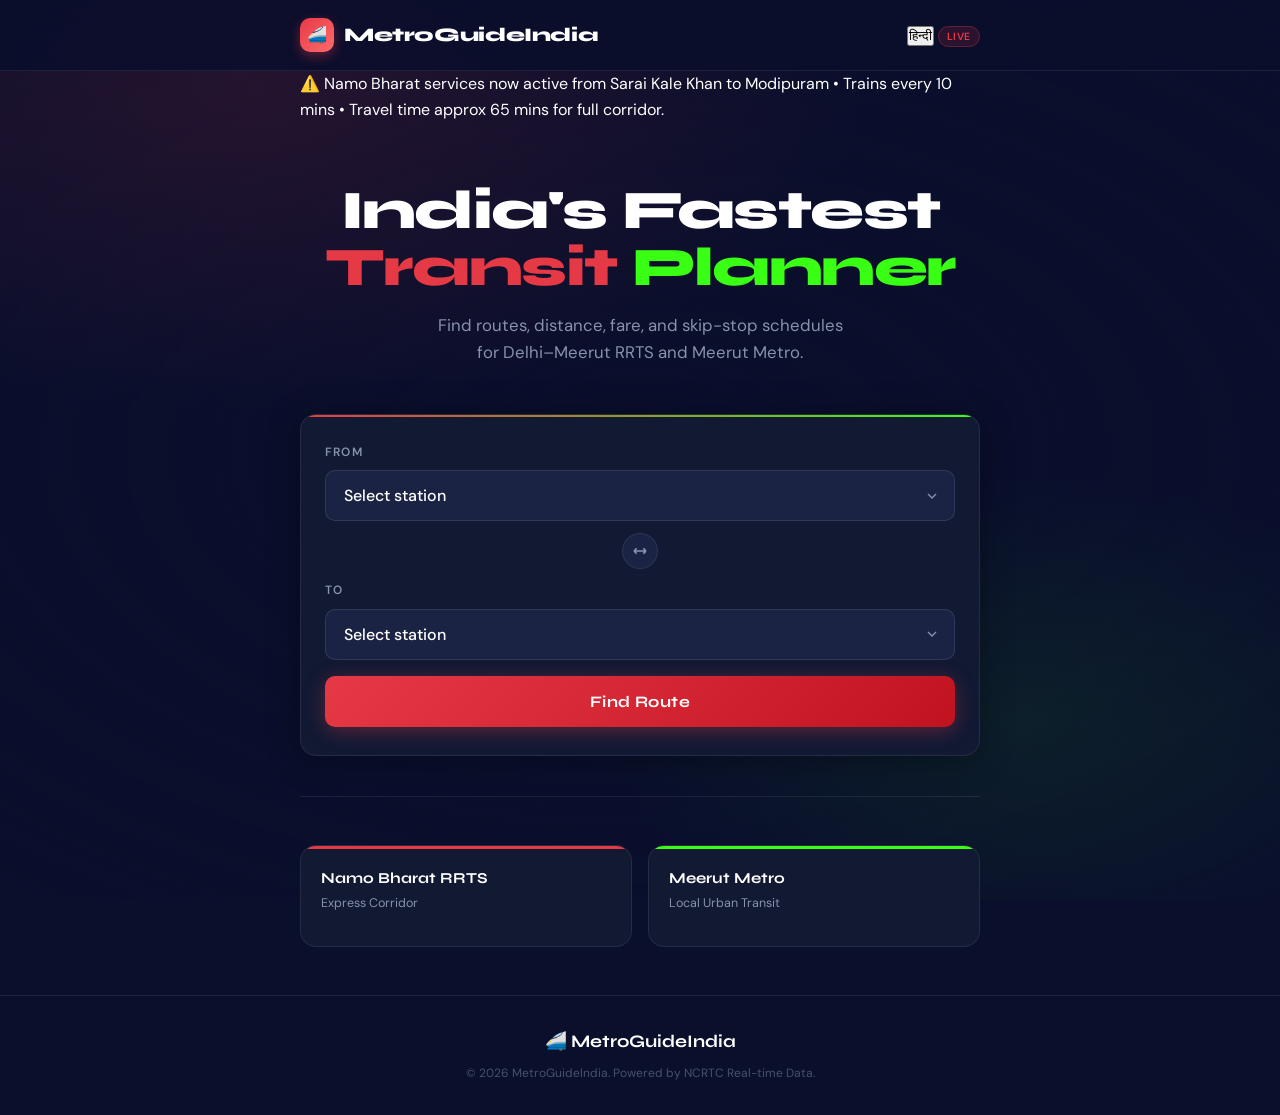
==== commit 28ab5c39: "Update index.html" ====
--- a/index.html
+++ b/index.html
@@ -6,61 +6,61 @@
   <title>MetroGuideIndia — Delhi Meerut RRTS &amp; Meerut Metro Route Planner</title>
   <meta name="description" content="Find metro and RRTS routes between any stations on the Delhi–Meerut Namo Bharat RRTS and Meerut Metro. Get distance, fare, travel time and interchange instructions instantly." />
   <meta name="keywords" content="RRTS route, Namo Bharat, Delhi Meerut RRTS, Meerut Metro, metro route planner India, NCRTC stations, RRTS stations list, metro fare calculator" />
-  <meta property="og:title" content="MetroGuideIndia — Delhi Meerut RRTS & Meerut Metro Route Planner" />
-  <meta property="og:description" content="Find metro and RRTS routes, stations, distance, and fare instantly." />
-  <meta property="og:type" content="website" />
-  <meta name="twitter:card" content="summary" />
-  <link rel="canonical" href="https://metroguideindia.github.io/" />
   <link rel="stylesheet" href="css/styles.css" />
 </head>
 <body>
 
-  <!-- ── Navigation ── -->
   <nav>
     <div class="nav-inner">
       <a href="index.html" class="logo">
         <div class="logo-mark">🚄</div>
         MetroGuideIndia
       </a>
-      <span class="nav-badge">Beta</span>
+      <div class="nav-controls">
+        <button id="lang-toggle" class="lang-btn">हिन्दी</button>
+        <span class="nav-badge">Live</span>
+      </div>
     </div>
   </nav>
 
   <main>
     <div class="container">
 
-      <!-- ── Hero ── -->
+      <div class="announcement-ticker">
+        <div class="ticker-content" id="ticker-text">
+          ⚠️ Namo Bharat services now active from Sarai Kale Khan to Modipuram • Trains every 10 mins • Travel time approx 65 mins for full corridor.
+        </div>
+      </div>
+
       <section class="hero">
-        <div class="hero-eyebrow">Live &amp; Operational</div>
-        <h1 class="hero-title">
+        <h1 class="hero-title" id="hero-title">
           India's Fastest<br>
           <span class="accent-red">Transit</span>
           <span class="accent-green"> Planner</span>
         </h1>
-        <p class="hero-subtitle">
-          Find routes, stations, distance, fare and interchange instructions for Delhi–Meerut RRTS and Meerut Metro instantly.
+        <p class="hero-subtitle" id="hero-subtitle">
+          Find routes, distance, fare, and skip-stop schedules for Delhi–Meerut RRTS and Meerut Metro.
         </p>
       </section>
 
-      <!-- ── Search Card ── -->
-      <section id="search-section" aria-label="Route Search">
+      <section id="search-section">
         <div class="search-card">
           <div class="search-field">
-            <label for="source-select" class="search-label">From</label>
-            <select id="source-select" class="station-select" aria-label="Source station">
+            <label for="source-select" class="search-label" id="label-from">From</label>
+            <select id="source-select" class="station-select">
               <option value="">Select source station</option>
             </select>
           </div>
 
-          <button class="swap-btn" id="swap-btn" title="Swap stations" aria-label="Swap source and destination">
+          <button class="swap-btn" id="swap-btn">
             <svg width="16" height="16" viewBox="0 0 24 24" fill="none" stroke="currentColor" stroke-width="2.5">
               <path d="M7 16l-4-4m0 0l4-4m-4 4h18M17 8l4 4m0 0l-4 4"/>
             </svg>
           </button>
 
           <div class="search-field">
-            <label for="dest-select" class="search-label">To</label>
-            <select id="dest-select" class="station-select" aria-label="Destination station">
+            <label for="dest-select" class="search-label" id="label-to">To</label>
+            <select id="dest-select" class="station-select">
               <option value="">Select destination station</option>
             </select>
           </div>
@@ -71,311 +71,109 @@
         </div>
       </section>
 
-      <!-- ── Route Result ── -->
-      <section id="route-result" aria-label="Route Result" aria-live="polite"></section>
+      <section id="route-result" aria-live="polite"></section>
 
-      <!-- ── Systems Info ── -->
-      <section class="info-section" aria-label="Transit Systems">
-        <div class="section-header">
-          <div class="section-eyebrow">Coverage</div>
-          <h2 class="section-title">Transit Systems</h2>
-        </div>
+      <section class="info-section">
         <div class="system-cards">
           <div class="system-card rrts">
-            <div class="system-card-icon">🚅</div>
             <div class="system-card-name">Namo Bharat RRTS</div>
-            <div class="system-card-meta">Delhi–Meerut Corridor · NCRTC</div>
-            <div class="system-card-stat">
-              <div class="stat">
-                <span class="stat-value">82.15</span>
-                <span class="stat-label">km</span>
-              </div>
-              <div class="stat">
-                <span class="stat-value">11</span>
-                <span class="stat-label">Stations</span>
-              </div>
-              <div class="stat">
-                <span class="stat-value">180</span>
-                <span class="stat-label">km/h max</span>
-              </div>
-            </div>
+            <div class="system-card-meta">Express Corridor</div>
           </div>
           <div class="system-card metro">
-            <div class="system-card-icon">🚇</div>
             <div class="system-card-name">Meerut Metro</div>
-            <div class="system-card-meta">Meerut Urban Transit · NCRTC</div>
-            <div class="system-card-stat">
-              <div class="stat">
-                <span class="stat-value">22.8</span>
-                <span class="stat-label">km</span>
-              </div>
-              <div class="stat">
-                <span class="stat-value">12</span>
-                <span class="stat-label">Stations</span>
-              </div>
-              <div class="stat">
-                <span class="stat-value">4</span>
-                <span class="stat-label">Interchanges</span>
-              </div>
-            </div>
+            <div class="system-card-meta">Local Urban Transit</div>
           </div>
         </div>
       </section>
 
-      <!-- ── All Stations ── -->
-      <section class="stations-section" aria-label="All Stations">
-        <div class="section-header">
-          <div class="section-eyebrow">Network</div>
-          <h2 class="section-title">All Stations</h2>
-        </div>
-        <div class="tabs">
-          <button class="tab-btn active" data-system="all">All</button>
-          <button class="tab-btn" data-system="rrts">Namo Bharat RRTS</button>
-          <button class="tab-btn" data-system="meerut_metro">Meerut Metro</button>
-        </div>
-        <div class="stations-list" id="stations-list">
-          <!-- populated by JS -->
-        </div>
-      </section>
-
-    </div><!-- /container -->
+    </div>
   </main>
 
-  <!-- ── Footer ── -->
   <footer>
     <div class="container">
       <div class="footer-logo">🚄 MetroGuideIndia</div>
-      <p class="footer-desc">
-        Your guide to Delhi–Meerut Namo Bharat RRTS and Meerut Metro — routes, fare, and stations.
-      </p>
-      <div class="footer-links">
-        <a href="index.html">Home</a>
-        <span>·</span>
-        <span>Data by NCRTC</span>
-      </div>
-      <div class="footer-copy">© 2025 MetroGuideIndia. For informational purposes only.</div>
+      <div class="footer-copy">© 2026 MetroGuideIndia. Powered by NCRTC Real-time Data.</div>
     </div>
   </footer>
 
-  <button class="scroll-top" id="scroll-top" aria-label="Scroll to top">↑</button>
-
-  <!-- Scripts -->
   <script src="js/dataLoader.js"></script>
   <script src="js/graphBuilder.js"></script>
   <script src="js/routeFinder.js"></script>
   <script src="js/routeUI.js"></script>
-  <script src="js/seoGenerator.js"></script>
   <script>
-    // ── App State ──────────────────────────────────────────
     let appData = null;
-    let graph   = null;
+    let graph = null;
+    let currentLang = 'en';
 
-    // ── Init ───────────────────────────────────────────────
+    // ── Init App ───────────────────────────────────────────
     (async () => {
       try {
         appData = await DataLoader.loadAll();
-        graph   = GraphBuilder.build(appData.connections);
+        graph = GraphBuilder.build(appData.connections);
         populateDropdowns();
-        renderStationsList('all');
-        setupTabs();
-        checkURLRoute();
       } catch (e) {
-        console.error('Failed to load data:', e);
+        console.error('Data Load Error:', e);
       }
     })();
 
-    // ── Populate Dropdowns ─────────────────────────────────
+    // ── Language Toggle Logic ──────────────────────────────
+    document.getElementById('lang-toggle').addEventListener('click', () => {
+      currentLang = (currentLang === 'en') ? 'hi' : 'en';
+      document.getElementById('lang-toggle').textContent = (currentLang === 'en') ? 'हिन्दी' : 'English';
+      RouteUI.setLanguage(currentLang);
+      
+      // Update Page Content
+      document.getElementById('hero-title').innerHTML = currentLang === 'hi' 
+        ? 'भारत का सबसे तेज़ <span class="accent-red">ट्रांजिट</span> <span class="accent-green">प्लानर</span>' 
+        : 'India\'s Fastest <span class="accent-red">Transit</span> <span class="accent-green">Planner</span>';
+      
+      document.getElementById('label-from').textContent = currentLang === 'hi' ? 'यहाँ से' : 'From';
+      document.getElementById('label-to').textContent = currentLang === 'hi' ? 'यहाँ तक' : 'To';
+      document.getElementById('find-btn').textContent = currentLang === 'hi' ? 'रास्ता खोजें' : 'Find Route';
+      
+      populateDropdowns();
+    });
+
     function populateDropdowns() {
       const { stations } = appData;
-
-      // De-duplicate by display name + system, prefer the primary ID
-      const seen = new Set();
-      const unique = stations.filter(s => {
-        const key = `${s.station_name}__${s.system_id}`;
-        if (seen.has(key)) return false;
-        seen.add(key);
-        return true;
-      });
-
-      // Sort: RRTS first, then Metro
-      unique.sort((a, b) => {
-        if (a.system_id !== b.system_id) return a.system_id === 'rrts' ? -1 : 1;
-        return parseInt(a.order) - parseInt(b.order);
-      });
-
-      const systemLabels = { rrts: 'Namo Bharat RRTS', meerut_metro: 'Meerut Metro' };
-      const groups = {};
-
-      unique.forEach(s => {
-        if (!groups[s.system_id]) groups[s.system_id] = [];
-        groups[s.system_id].push(s);
-      });
-
       ['source-select', 'dest-select'].forEach(id => {
         const sel = document.getElementById(id);
-        const defaultOpt = sel.options[0];
-        sel.innerHTML = '';
-        sel.appendChild(defaultOpt);
-
-        Object.entries(groups).forEach(([sysId, stns]) => {
-          const og = document.createElement('optgroup');
-          og.label = systemLabels[sysId] || sysId;
-          stns.forEach(s => {
-            const opt = document.createElement('option');
-            opt.value = s.station_id;
-            opt.textContent = s.station_name;
-            og.appendChild(opt);
-          });
-          sel.appendChild(og);
+        sel.innerHTML = `<option value="">${currentLang === 'hi' ? 'स्टेशन चुनें' : 'Select station'}</option>`;
+        
+        stations.forEach(s => {
+          const opt = document.createElement('option');
+          opt.value = s.station_id;
+          opt.textContent = currentLang === 'hi' ? s.station_name_hi : s.station_name;
+          sel.appendChild(opt);
         });
       });
     }
 
-    // ── Stations List ──────────────────────────────────────
-    function renderStationsList(filter) {
-      const { stations, lines } = appData;
-      const list = document.getElementById('stations-list');
-      const lineMap = {};
-      lines.forEach(l => lineMap[l.line_id] = l);
+    function handleFindRoute() {
+      const src = document.getElementById('source-select').value;
+      const dest = document.getElementById('dest-select').value;
+      
+      if (!src || !dest) return;
 
-      const filtered = stations.filter(s => {
-        if (filter === 'all') return true;
-        return s.system_id === filter;
-      });
-
-      // Unique display stations
-      const seen = new Set();
-      const unique = filtered.filter(s => {
-        const key = `${s.station_name}__${s.system_id}`;
-        if (seen.has(key)) return false;
-        seen.add(key);
-        return true;
-      });
-
-      const isRRTS  = s => s.system_id === 'rrts';
-      const color   = s => isRRTS(s) ? '#E63946' : '#39FF14';
-      const badge   = s => isRRTS(s) ? 'RRTS' : 'Metro';
-      const badgeC  = s => isRRTS(s) ? 'rgba(230,57,70,0.15)' : 'rgba(57,255,20,0.12)';
-      const badgeBC = s => isRRTS(s) ? 'rgba(230,57,70,0.4)' : 'rgba(57,255,20,0.4)';
-
-      list.innerHTML = unique.map(s => `
-        <div class="station-item" onclick="quickSearch('${s.station_id}')">
-          <div class="station-dot" style="background:${color(s)}22; border-color:${color(s)}"></div>
-          <span class="station-item-name">${s.station_name}</span>
-          <span class="station-item-city">${s.city}</span>
-          <span class="station-item-badge" style="background:${badgeC(s)};color:${color(s)};border-color:${badgeBC(s)}">${badge(s)}</span>
-        </div>
-      `).join('');
-    }
-
-    function setupTabs() {
-      document.querySelectorAll('.tab-btn').forEach(btn => {
-        btn.addEventListener('click', () => {
-          document.querySelectorAll('.tab-btn').forEach(b => b.classList.remove('active'));
-          btn.classList.add('active');
-          renderStationsList(btn.dataset.system);
-        });
-      });
-    }
-
-    function quickSearch(stationId) {
-      document.getElementById('source-select').value = stationId;
-      document.getElementById('search-section').scrollIntoView({ behavior: 'smooth' });
-    }
-
-    // ── Find Route ─────────────────────────────────────────
-    function handleFindRoute() {
-      const src  = document.getElementById('source-select').value;
-      const dest = document.getElementById('dest-select').value;
-      const btn  = document.getElementById('find-btn');
-
-      if (!src || !dest) {
-        alert('Please select both source and destination stations.');
-        return;
-      }
-
-      btn.classList.add('loading');
-      btn.textContent = '';
-
-      setTimeout(() => {
-        btn.classList.remove('loading');
-        btn.textContent = 'Find Route';
-        findAndRenderRoute(src, dest);
-      }, 400);
-    }
-
-    function findAndRenderRoute(src, dest) {
       const path = RouteFinder.findRoute(graph, src, dest);
-
-      if (!path || path.length === 0) {
-        RouteUI.renderError('route-result', 'No route found between these stations. Please check your selection.');
+      if (!path) {
+        alert('Route not found');
         return;
       }
 
       const distance = RouteFinder.calcDistance(path, graph);
-      const fare     = RouteFinder.calcFare(distance);
-      const time     = RouteFinder.calcTime(distance);
+      const standardFare = RouteFinder.calcFare(distance);
+      const time = RouteFinder.calcTime(path, distance);
 
-      RouteUI.renderRoute('route-result', path, appData.stations, appData.interchanges, distance, fare, time);
-
-      // SEO content
-      const srcStation  = appData.stations.find(s => s.station_id === src);
-      const destStation = appData.stations.find(s => s.station_id === dest);
-      if (srcStation && destStation) {
-        const seoContent = SEOGenerator.generateRouteContent(
-          srcStation.station_name, destStation.station_name,
-          path, appData.stations, distance, fare, time
-        );
-        const card = document.querySelector('.route-result-card');
-        if (card) {
-          const seoDiv = document.createElement('div');
-          seoDiv.className = 'seo-content';
-          seoDiv.innerHTML = seoContent;
-          card.appendChild(seoDiv);
-        }
-
-        // Update page meta
-        SEOGenerator.setMetaTags({
-          title: SEOGenerator.generateRouteTitle(srcStation.station_name, destStation.station_name),
-          description: SEOGenerator.generateRouteDescription(srcStation.station_name, destStation.station_name, distance, fare, time),
-        });
-
-        // Update URL without reload
-        const slug = SEOGenerator.routeSlug(srcStation.station_name, destStation.station_name);
-        history.pushState({}, '', `?route=${slug}&from=${src}&to=${dest}`);
-      }
-
-      document.getElementById('route-result').scrollIntoView({ behavior: 'smooth', block: 'start' });
+      RouteUI.renderRoute('route-result', path, appData.stations, appData.interchanges, distance, standardFare, time);
+      document.getElementById('route-result').scrollIntoView({ behavior: 'smooth' });
     }
 
-    // ── Swap Stations ──────────────────────────────────────
     document.getElementById('swap-btn').addEventListener('click', () => {
-      const src  = document.getElementById('source-select');
+      const src = document.getElementById('source-select');
       const dest = document.getElementById('dest-select');
       [src.value, dest.value] = [dest.value, src.value];
     });
-
-    // ── URL route restore ──────────────────────────────────
-    function checkURLRoute() {
-      const params = new URLSearchParams(window.location.search);
-      const from   = params.get('from');
-      const to     = params.get('to');
-      if (from && to && appData) {
-        setTimeout(() => {
-          document.getElementById('source-select').value = from;
-          document.getElementById('dest-select').value   = to;
-          findAndRenderRoute(from, to);
-        }, 300);
-      }
-    }
-
-    // ── Scroll to Top ──────────────────────────────────────
-    const scrollTopBtn = document.getElementById('scroll-top');
-    window.addEventListener('scroll', () => {
-      scrollTopBtn.classList.toggle('show', window.scrollY > 400);
-    });
-    scrollTopBtn.addEventListener('click', () => window.scrollTo({ top: 0, behavior: 'smooth' }));
   </script>
-
 </body>
 </html>
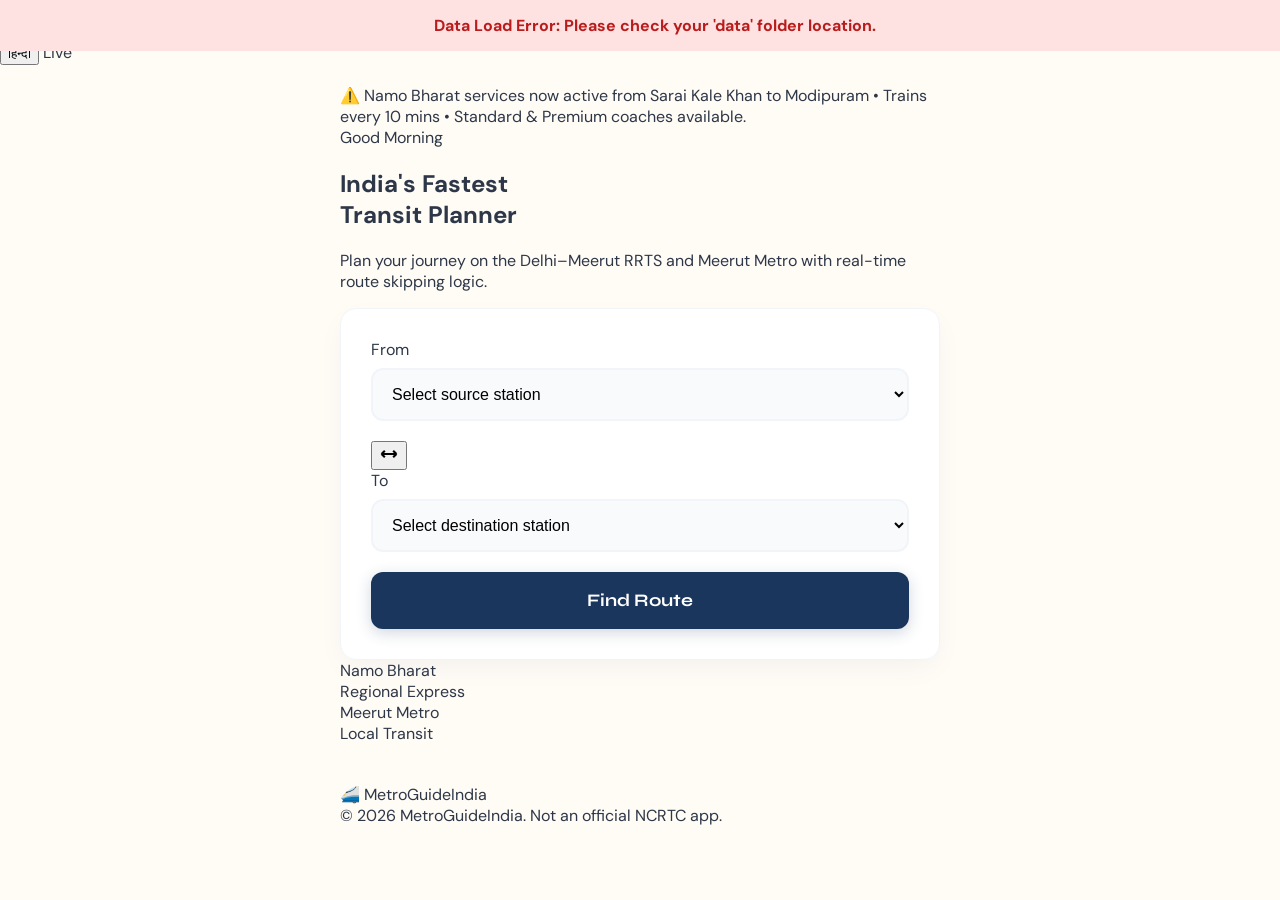
==== commit d5af9934: "Update index.html" ====
--- a/index.html
+++ b/index.html
@@ -5,10 +5,10 @@
   <meta name="viewport" content="width=device-width, initial-scale=1.0" />
   <title>MetroGuideIndia — Delhi Meerut RRTS &amp; Meerut Metro Route Planner</title>
   <meta name="description" content="Find metro and RRTS routes between any stations on the Delhi–Meerut Namo Bharat RRTS and Meerut Metro. Get distance, fare, travel time and interchange instructions instantly." />
-  <meta name="keywords" content="RRTS route, Namo Bharat, Delhi Meerut RRTS, Meerut Metro, metro route planner India, NCRTC stations, RRTS stations list, metro fare calculator" />
   <link rel="stylesheet" href="css/styles.css" />
+  <link href="https://fonts.googleapis.com/css2?family=Inter:wght@400;600;700&display=swap" rel="stylesheet">
 </head>
-<body>
+<body class="animate-up">
 
   <nav>
     <div class="nav-inner">
@@ -28,18 +28,19 @@
 
       <div class="announcement-ticker">
         <div class="ticker-content" id="ticker-text">
-          ⚠️ Namo Bharat services now active from Sarai Kale Khan to Modipuram • Trains every 10 mins • Travel time approx 65 mins for full corridor.
+          ⚠️ Namo Bharat services now active from Sarai Kale Khan to Modipuram • Trains every 10 mins • Standard & Premium coaches available.
         </div>
       </div>
 
       <section class="hero">
+        <div class="hero-eyebrow" id="greeting">Welcome</div>
         <h1 class="hero-title" id="hero-title">
           India's Fastest<br>
           <span class="accent-red">Transit</span>
           <span class="accent-green"> Planner</span>
         </h1>
         <p class="hero-subtitle" id="hero-subtitle">
-          Find routes, distance, fare, and skip-stop schedules for Delhi–Meerut RRTS and Meerut Metro.
+          Plan your journey on the Delhi–Meerut RRTS and Meerut Metro with real-time route skipping logic.
         </p>
       </section>
 
@@ -52,8 +53,8 @@
             </select>
           </div>
 
-          <button class="swap-btn" id="swap-btn">
-            <svg width="16" height="16" viewBox="0 0 24 24" fill="none" stroke="currentColor" stroke-width="2.5">
+          <button class="swap-btn" id="swap-btn" title="Swap Stations">
+            <svg width="20" height="20" viewBox="0 0 24 24" fill="none" stroke="currentColor" stroke-width="2.5">
               <path d="M7 16l-4-4m0 0l4-4m-4 4h18M17 8l4 4m0 0l-4 4"/>
             </svg>
           </button>
@@ -76,12 +77,12 @@
       <section class="info-section">
         <div class="system-cards">
           <div class="system-card rrts">
-            <div class="system-card-name">Namo Bharat RRTS</div>
-            <div class="system-card-meta">Express Corridor</div>
+            <div class="system-card-name">Namo Bharat</div>
+            <div class="system-card-meta">Regional Express</div>
           </div>
           <div class="system-card metro">
             <div class="system-card-name">Meerut Metro</div>
-            <div class="system-card-meta">Local Urban Transit</div>
+            <div class="system-card-meta">Local Transit</div>
           </div>
         </div>
       </section>
@@ -92,7 +93,7 @@
   <footer>
     <div class="container">
       <div class="footer-logo">🚄 MetroGuideIndia</div>
-      <div class="footer-copy">© 2026 MetroGuideIndia. Powered by NCRTC Real-time Data.</div>
+      <div class="footer-copy">© 2026 MetroGuideIndia. Not an official NCRTC app.</div>
     </div>
   </footer>
 
@@ -104,6 +105,13 @@
     let appData = null;
     let graph = null;
     let currentLang = 'en';
+
+    // ── Dynamic Greeting ───────────────────────────────────
+    const hour = new Date().getHours();
+    const greeting = document.getElementById('greeting');
+    if (hour < 12) greeting.textContent = "Good Morning";
+    else if (hour < 17) greeting.textContent = "Good Afternoon";
+    else greeting.textContent = "Good Evening";
 
     // ── Init App ───────────────────────────────────────────
     (async () => {
@@ -122,10 +130,9 @@
       document.getElementById('lang-toggle').textContent = (currentLang === 'en') ? 'हिन्दी' : 'English';
       RouteUI.setLanguage(currentLang);
       
-      // Update Page Content
       document.getElementById('hero-title').innerHTML = currentLang === 'hi' 
         ? 'भारत का सबसे तेज़ <span class="accent-red">ट्रांजिट</span> <span class="accent-green">प्लानर</span>' 
-        : 'India\'s Fastest <span class="accent-red">Transit</span> <span class="accent-green">Planner</span>';
+        : 'India\'s Fastest <span class="accent-red">Transit</span> <span class="accent-planner">Planner</span>';
       
       document.getElementById('label-from').textContent = currentLang === 'hi' ? 'यहाँ से' : 'From';
       document.getElementById('label-to').textContent = currentLang === 'hi' ? 'यहाँ तक' : 'To';
@@ -135,9 +142,11 @@
     });
 
     function populateDropdowns() {
+      if (!appData) return;
       const { stations } = appData;
       ['source-select', 'dest-select'].forEach(id => {
         const sel = document.getElementById(id);
+        const currentVal = sel.value;
         sel.innerHTML = `<option value="">${currentLang === 'hi' ? 'स्टेशन चुनें' : 'Select station'}</option>`;
         
         stations.forEach(s => {
@@ -146,33 +155,55 @@
           opt.textContent = currentLang === 'hi' ? s.station_name_hi : s.station_name;
           sel.appendChild(opt);
         });
+        sel.value = currentVal;
       });
     }
 
     function handleFindRoute() {
       const src = document.getElementById('source-select').value;
       const dest = document.getElementById('dest-select').value;
-      
-      if (!src || !dest) return;
-
-      const path = RouteFinder.findRoute(graph, src, dest);
-      if (!path) {
-        alert('Route not found');
+      const btn = document.getElementById('find-btn');
+      
+      if (!src || !dest) {
+        alert(currentLang === 'hi' ? 'कृपया दोनों स्टेशनों का चयन करें' : 'Please select both stations');
         return;
       }
 
-      const distance = RouteFinder.calcDistance(path, graph);
-      const standardFare = RouteFinder.calcFare(distance);
-      const time = RouteFinder.calcTime(path, distance);
-
-      RouteUI.renderRoute('route-result', path, appData.stations, appData.interchanges, distance, standardFare, time);
-      document.getElementById('route-result').scrollIntoView({ behavior: 'smooth' });
+      // Add loading state to button
+      btn.textContent = currentLang === 'hi' ? 'खोज रहे हैं...' : 'Finding...';
+      btn.style.opacity = '0.7';
+
+      setTimeout(() => {
+        const path = RouteFinder.findRoute(graph, src, dest);
+        btn.textContent = currentLang === 'hi' ? 'रास्ता खोजें' : 'Find Route';
+        btn.style.opacity = '1';
+
+        if (!path) {
+          alert('Route not found');
+          return;
+        }
+
+        const distance = RouteFinder.calcDistance(path, graph);
+        const standardFare = RouteFinder.calcFare(distance);
+        const time = RouteFinder.calcTime(path, distance);
+
+        RouteUI.renderRoute('route-result', path, appData.stations, appData.interchanges, distance, standardFare, time);
+        
+        // Smooth scroll to result
+        const resultSection = document.getElementById('route-result');
+        resultSection.scrollIntoView({ behavior: 'smooth', block: 'start' });
+      }, 300);
     }
 
     document.getElementById('swap-btn').addEventListener('click', () => {
       const src = document.getElementById('source-select');
       const dest = document.getElementById('dest-select');
-      [src.value, dest.value] = [dest.value, src.value];
+      const temp = src.value;
+      src.value = dest.value;
+      dest.value = temp;
+      
+      // If result is already showing, update it automatically
+      if (src.value && dest.value) handleFindRoute();
     });
   </script>
 </body>
--- a/css/styles.css
+++ b/css/styles.css
@@ -1,878 +1,147 @@
 /* ============================================================
-   MetroGuideIndia — styles.css
-   Design: Editorial minimalism with transit-inspired accents
-   Fonts: Syne (display) + DM Sans (body)
+   MetroGuideIndia — styles.css (Dynamic Warm Edition)
+   Palette: Warm Sand (#fffbf5), Navy (#1a365d), Coral (#e11d48)
    ============================================================ */
 
-@import url('https://fonts.googleapis.com/css2?family=Syne:wght@400;600;700;800&family=DM+Sans:ital,opsz,wght@0,9..40,300;0,9..40,400;0,9..40,500;0,9..40,600;1,9..40,400&display=swap');
-
-/* ─── Reset & Variables ──────────────────────────────────── */
-*, *::before, *::after { box-sizing: border-box; margin: 0; padding: 0; }
+@import url('https://fonts.googleapis.com/css2?family=Syne:wght@700;800&family=DM+Sans:wght@400;500;700&display=swap');
 
 :root {
-  --navy:        #0A0F2C;
-  --navy-light:  #111933;
-  --navy-mid:    #1A2344;
-  --white:       #FFFFFF;
-  --off-white:   #F4F6FA;
-  --muted:       #8892AA;
-  --border:      rgba(255,255,255,0.08);
-  --rrts-red:    #E63946;
-  --metro-green: #39FF14;
-  --gold:        #F5C842;
-  --radius:      16px;
-  --radius-sm:   10px;
-  --shadow:      0 4px 32px rgba(0,0,0,0.35);
-  --shadow-sm:   0 2px 12px rgba(0,0,0,0.2);
-  --transition:  0.25s cubic-bezier(0.4, 0, 0.2, 1);
+  --bg-warm: #fffbf5; /* Warm Eye-Care Background */
+  --card-bg: #ffffff;
+  --primary: #1a365d; /* Professional Navy */
+  --text-main: #2d3748;
+  --text-muted: #718096;
+  --border: #f1f5f9;
+  --rrts-red: #e11d48;
+  --metro-green: #10b981;
+  --premium-gold: #b45309;
+  --radius: 16px;
+  --transition: 0.3s cubic-bezier(0.4, 0, 0.2, 1);
 }
 
-html { scroll-behavior: smooth; }
-
 body {
+  background-color: var(--bg-warm);
   font-family: 'DM Sans', sans-serif;
-  background: var(--navy);
-  color: var(--white);
-  line-height: 1.6;
-  min-height: 100vh;
-  overflow-x: hidden;
+  color: var(--text-main);
+  margin: 0;
+  -webkit-font-smoothing: antialiased;
 }
 
-/* ─── Typography ─────────────────────────────────────────── */
-h1, h2, h3, h4 { font-family: 'Syne', sans-serif; line-height: 1.2; }
-a { color: inherit; text-decoration: none; }
-
-/* ─── Background Mesh ────────────────────────────────────── */
-body::before {
-  content: '';
-  position: fixed;
-  inset: 0;
-  background:
-    radial-gradient(ellipse 80% 60% at 20% 10%, rgba(230,57,70,0.12) 0%, transparent 60%),
-    radial-gradient(ellipse 60% 50% at 80% 80%, rgba(57,255,20,0.07) 0%, transparent 55%),
-    radial-gradient(ellipse 100% 80% at 50% 50%, rgba(10,15,44,0) 0%, var(--navy) 100%);
-  pointer-events: none;
-  z-index: 0;
+/* ── Entrance Animation ── */
+@keyframes fadeInUp {
+  from { opacity: 0; transform: translateY(20px); }
+  to { opacity: 1; transform: translateY(0); }
 }
 
-/* ─── Layout ─────────────────────────────────────────────── */
-.container {
-  max-width: 720px;
-  margin: 0 auto;
-  padding: 0 20px;
-  position: relative;
-  z-index: 1;
+.animate-up {
+  animation: fadeInUp 0.5s ease-out forwards;
 }
 
-/* ─── Nav ────────────────────────────────────────────────── */
-nav {
-  padding: 18px 0;
-  border-bottom: 1px solid var(--border);
-  position: sticky;
-  top: 0;
-  z-index: 100;
-  background: rgba(10,15,44,0.85);
-  backdrop-filter: blur(20px);
-  -webkit-backdrop-filter: blur(20px);
+/* ── Container ── */
+.container { max-width: 600px; margin: 0 auto; padding: 20px; }
+
+/* ── Search Card (Dynamic Hover) ── */
+.search-card {
+  background: var(--card-bg);
+  border: 1px solid var(--border);
+  border-radius: var(--radius);
+  padding: 30px;
+  box-shadow: 0 10px 30px -5px rgba(26, 54, 93, 0.05);
+  transition: transform var(--transition), box-shadow var(--transition);
 }
 
-.nav-inner {
-  max-width: 720px;
-  margin: 0 auto;
-  padding: 0 20px;
-  display: flex;
-  align-items: center;
-  justify-content: space-between;
-}
-
-.logo {
-  font-family: 'Syne', sans-serif;
-  font-weight: 800;
-  font-size: 1.2rem;
-  letter-spacing: -0.02em;
-  display: flex;
-  align-items: center;
-  gap: 10px;
-}
-
-.logo-mark {
-  width: 34px; height: 34px;
-  background: linear-gradient(135deg, var(--rrts-red), #FF6B6B);
-  border-radius: 10px;
-  display: flex;
-  align-items: center;
-  justify-content: center;
-  font-size: 16px;
-  flex-shrink: 0;
-  box-shadow: 0 4px 12px rgba(230,57,70,0.4);
-}
-
-.nav-badge {
-  font-size: 0.65rem;
-  font-weight: 600;
-  background: rgba(230,57,70,0.15);
-  color: var(--rrts-red);
-  border: 1px solid rgba(230,57,70,0.3);
-  padding: 3px 8px;
-  border-radius: 20px;
-  letter-spacing: 0.05em;
-  text-transform: uppercase;
-}
-
-/* ─── Hero ───────────────────────────────────────────────── */
-.hero {
-  padding: 60px 0 48px;
-  text-align: center;
-}
-
-.hero-eyebrow {
-  display: inline-flex;
-  align-items: center;
-  gap: 6px;
-  font-size: 0.75rem;
-  font-weight: 600;
-  color: var(--metro-green);
-  text-transform: uppercase;
-  letter-spacing: 0.12em;
-  background: rgba(57,255,20,0.08);
-  border: 1px solid rgba(57,255,20,0.2);
-  padding: 5px 12px;
-  border-radius: 20px;
-  margin-bottom: 20px;
-}
-
-.hero-eyebrow::before {
-  content: '';
-  width: 6px; height: 6px;
-  background: var(--metro-green);
-  border-radius: 50%;
-  animation: pulse-green 2s infinite;
-}
-
-@keyframes pulse-green {
-  0%, 100% { opacity: 1; transform: scale(1); }
-  50%       { opacity: 0.5; transform: scale(0.8); }
-}
-
-.hero-title {
-  font-size: clamp(2.2rem, 6vw, 3.4rem);
-  font-weight: 800;
-  letter-spacing: -0.03em;
-  line-height: 1.05;
-  margin-bottom: 16px;
-}
-
-.hero-title .accent-red   { color: var(--rrts-red); }
-.hero-title .accent-green { color: var(--metro-green); }
-
-.hero-subtitle {
-  font-size: 1.05rem;
-  color: var(--muted);
-  max-width: 420px;
-  margin: 0 auto;
-  font-weight: 400;
-}
-
-/* ─── Search Card ────────────────────────────────────────── */
-.search-card {
-  background: var(--navy-light);
-  border: 1px solid var(--border);
-  border-radius: var(--radius);
-  padding: 28px 24px;
-  margin-bottom: 40px;
-  box-shadow: var(--shadow);
-  position: relative;
-  overflow: hidden;
-}
-
-.search-card::before {
-  content: '';
-  position: absolute;
-  top: 0; left: 0; right: 0;
-  height: 2px;
-  background: linear-gradient(90deg, var(--rrts-red), var(--metro-green));
-}
-
-.search-label {
-  font-size: 0.75rem;
-  font-weight: 600;
-  color: var(--muted);
-  text-transform: uppercase;
-  letter-spacing: 0.1em;
-  margin-bottom: 8px;
-  display: block;
-}
-
-.search-field {
-  margin-bottom: 16px;
+.search-card:hover {
+  transform: translateY(-5px);
+  box-shadow: 0 20px 40px -10px rgba(26, 54, 93, 0.1);
 }
 
 .station-select {
   width: 100%;
-  padding: 14px 18px;
-  background: var(--navy-mid);
-  border: 1px solid rgba(255,255,255,0.1);
-  border-radius: var(--radius-sm);
-  color: var(--white);
-  font-family: 'DM Sans', sans-serif;
+  padding: 15px;
+  background: #f8fafc;
+  border: 2px solid #f1f5f9;
+  border-radius: 12px;
   font-size: 1rem;
-  font-weight: 500;
-  appearance: none;
-  -webkit-appearance: none;
-  background-image: url("data:image/svg+xml,%3Csvg xmlns='http://www.w3.org/2000/svg' width='16' height='16' viewBox='0 0 24 24' fill='none' stroke='%238892AA' stroke-width='2'%3E%3Cpath d='M6 9l6 6 6-6'/%3E%3C/svg%3E");
-  background-repeat: no-repeat;
-  background-position: right 14px center;
+  margin-top: 8px;
+  margin-bottom: 20px;
+  transition: border-color var(--transition);
   cursor: pointer;
-  transition: border-color var(--transition), box-shadow var(--transition);
 }
 
 .station-select:focus {
+  border-color: var(--primary);
   outline: none;
-  border-color: rgba(230,57,70,0.5);
-  box-shadow: 0 0 0 3px rgba(230,57,70,0.1);
-}
-
-.station-select option {
-  background: var(--navy-mid);
-  color: var(--white);
-}
-
-.swap-btn {
-  display: flex;
-  align-items: center;
-  justify-content: center;
-  width: 36px; height: 36px;
-  background: var(--navy-mid);
-  border: 1px solid var(--border);
-  border-radius: 50%;
-  margin: -4px auto 12px;
-  cursor: pointer;
-  color: var(--muted);
-  transition: all var(--transition);
-  position: relative;
-  z-index: 2;
-}
-
-.swap-btn:hover {
-  background: rgba(230,57,70,0.15);
-  border-color: rgba(230,57,70,0.4);
-  color: var(--rrts-red);
-  transform: rotate(180deg);
+  background: #fff;
 }
 
 .find-btn {
   width: 100%;
-  padding: 16px;
-  background: linear-gradient(135deg, var(--rrts-red) 0%, #c1121f 100%);
+  padding: 18px;
+  background: var(--primary);
+  color: white;
   border: none;
-  border-radius: var(--radius-sm);
-  color: white;
-  font-family: 'Syne', sans-serif;
-  font-size: 1rem;
-  font-weight: 700;
-  letter-spacing: 0.03em;
-  cursor: pointer;
-  transition: all var(--transition);
-  box-shadow: 0 4px 20px rgba(230,57,70,0.35);
-  position: relative;
-  overflow: hidden;
-}
-
-.find-btn::after {
-  content: '';
-  position: absolute;
-  inset: 0;
-  background: linear-gradient(135deg, rgba(255,255,255,0.15), transparent);
-  opacity: 0;
-  transition: opacity var(--transition);
-}
-
-.find-btn:hover::after { opacity: 1; }
-.find-btn:hover { transform: translateY(-1px); box-shadow: 0 8px 28px rgba(230,57,70,0.45); }
-.find-btn:active { transform: translateY(0); }
-
-.find-btn.loading {
-  pointer-events: none;
-}
-
-.find-btn.loading::before {
-  content: '';
-  display: inline-block;
-  width: 16px; height: 16px;
-  border: 2px solid rgba(255,255,255,0.3);
-  border-top-color: white;
-  border-radius: 50%;
-  animation: spin 0.7s linear infinite;
-  margin-right: 8px;
-  vertical-align: middle;
-}
-
-@keyframes spin { to { transform: rotate(360deg); } }
-
-/* ─── Route Result ───────────────────────────────────────── */
-#route-result { display: none; margin-bottom: 40px; }
-
-.route-result-card {
-  background: var(--navy-light);
-  border: 1px solid var(--border);
-  border-radius: var(--radius);
-  overflow: hidden;
-  box-shadow: var(--shadow);
-  opacity: 0;
-  transform: translateY(16px);
-  transition: opacity 0.4s ease, transform 0.4s ease;
-}
-
-.route-result-card.visible {
-  opacity: 1;
-  transform: translateY(0);
-}
-
-.route-summary-bar {
-  display: flex;
-  align-items: center;
-  justify-content: space-around;
-  padding: 20px 16px;
-  background: linear-gradient(135deg, rgba(230,57,70,0.12), rgba(57,255,20,0.06));
-  border-bottom: 1px solid var(--border);
-}
-
-.summary-item {
-  display: flex;
-  flex-direction: column;
-  align-items: center;
-  gap: 2px;
-}
-
-.summary-icon {
-  font-size: 1.3rem;
-  line-height: 1;
-}
-
-.summary-value {
-  font-family: 'Syne', sans-serif;
-  font-weight: 700;
-  font-size: 1.2rem;
-  color: var(--white);
-}
-
-.summary-label {
-  font-size: 0.7rem;
-  color: var(--muted);
-  text-transform: uppercase;
-  letter-spacing: 0.08em;
-}
-
-.summary-divider {
-  width: 1px;
-  height: 36px;
-  background: var(--border);
-}
-
-.route-stations {
-  padding: 20px 20px 8px;
-}
-
-/* Route Steps */
-.route-step {
-  display: flex;
-  align-items: flex-start;
-  gap: 16px;
-  margin-bottom: 0;
-}
-
-.step-connector {
-  display: flex;
-  flex-direction: column;
-  align-items: center;
-  flex-shrink: 0;
-  width: 28px;
-}
-
-.connector-line {
-  width: 2px;
-  flex: 1;
-  min-height: 14px;
-  border-radius: 2px;
-  opacity: 0.6;
-}
-
-.connector-line.after {
-  min-height: 14px;
-}
-
-.step-dot {
-  width: 28px; height: 28px;
-  border-radius: 50%;
-  border: 2.5px solid var(--rrts-red);
-  background: var(--navy);
-  display: flex;
-  align-items: center;
-  justify-content: center;
-  flex-shrink: 0;
-  font-size: 0.6rem;
-  font-weight: 700;
-  font-family: 'Syne', sans-serif;
-}
-
-.origin-dot {
-  background: var(--rrts-red);
-  border-color: var(--rrts-red);
-  color: white;
-  box-shadow: 0 0 12px rgba(230,57,70,0.5);
-}
-
-.dest-dot {
-  background: var(--navy);
-  border-color: var(--muted);
-  color: var(--muted);
-  font-size: 0.6rem;
-}
-
-.mid-dot {
-  width: 10px; height: 10px;
-  border-width: 2px;
-  margin: 9px 9px;
-  background: transparent;
-}
-
-.interchange-dot {
-  width: 32px; height: 32px;
-  background: rgba(245, 200, 66, 0.15);
-  border: 2px solid var(--gold);
-  color: var(--gold);
-  border-radius: 50%;
-}
-
-.interchange-dot svg {
-  width: 14px; height: 14px;
-  stroke: var(--gold);
-}
-
-.step-info {
-  padding: 4px 0 16px;
-  flex: 1;
-  min-width: 0;
-}
-
-.step-name {
-  font-weight: 600;
-  font-size: 0.975rem;
-  color: var(--white);
-  margin-bottom: 4px;
-}
-
-.first-step .step-name { font-size: 1.05rem; font-weight: 700; }
-.last-step  .step-name { font-size: 1.05rem; font-weight: 700; }
-
-.step-meta {
-  display: flex;
-  gap: 6px;
-  flex-wrap: wrap;
-  align-items: center;
-}
-
-.line-badge {
-  font-size: 0.68rem;
-  font-weight: 600;
-  padding: 2px 8px;
   border-radius: 12px;
-  border: 1px solid;
-  letter-spacing: 0.03em;
-  white-space: nowrap;
-}
-
-.city-tag {
-  font-size: 0.68rem;
-  color: var(--muted);
-}
-
-/* Interchange Step */
-.interchange-step {
-  margin: 4px 0 4px;
-}
-
-.interchange-info {
-  background: rgba(245, 200, 66, 0.06);
-  border: 1px solid rgba(245, 200, 66, 0.2);
-  border-radius: var(--radius-sm);
-  padding: 10px 14px;
-  margin-bottom: 16px;
-  flex: 1;
-}
-
-.interchange-badge {
-  font-size: 0.65rem;
-  font-weight: 700;
-  text-transform: uppercase;
-  letter-spacing: 0.1em;
-  color: var(--gold);
-  margin-bottom: 4px;
-}
-
-.interchange-title {
-  font-weight: 600;
-  font-size: 0.9rem;
-  color: var(--white);
-  margin-bottom: 6px;
-}
-
-.interchange-detail {
-  display: flex;
-  gap: 8px;
-  align-items: center;
-  flex-wrap: wrap;
-}
-
-.platform-tag {
-  font-size: 0.7rem;
-  font-weight: 600;
-  background: rgba(245,200,66,0.15);
-  color: var(--gold);
-  padding: 2px 8px;
-  border-radius: 8px;
-  white-space: nowrap;
-}
-
-.interchange-instruction {
-  font-size: 0.78rem;
-  color: var(--muted);
-}
-
-/* Error */
-.route-error {
-  background: rgba(230,57,70,0.08);
-  border: 1px solid rgba(230,57,70,0.25);
-  border-radius: var(--radius);
-  padding: 24px;
-  text-align: center;
-  color: var(--muted);
-}
-
-.error-icon { font-size: 2rem; display: block; margin-bottom: 8px; }
-
-/* SEO Content */
-.seo-content {
-  padding: 0 20px 20px;
-  border-top: 1px solid var(--border);
-  margin-top: 4px;
-}
-
-.seo-intro, .seo-body {
-  font-size: 0.875rem;
-  color: var(--muted);
-  margin-top: 14px;
-  line-height: 1.7;
-}
-
-.seo-intro strong, .seo-body strong { color: var(--white); }
-
-/* ─── Info Section ───────────────────────────────────────── */
-.info-section {
-  padding: 48px 0;
-  border-top: 1px solid var(--border);
-}
-
-.section-header {
-  margin-bottom: 28px;
-}
-
-.section-eyebrow {
-  font-size: 0.7rem;
-  font-weight: 600;
-  text-transform: uppercase;
-  letter-spacing: 0.12em;
-  color: var(--muted);
-  margin-bottom: 8px;
-}
-
-.section-title {
-  font-size: 1.5rem;
-  font-weight: 700;
-  color: var(--white);
-}
-
-.system-cards {
-  display: grid;
-  grid-template-columns: 1fr 1fr;
-  gap: 16px;
-}
-
-@media (max-width: 500px) {
-  .system-cards { grid-template-columns: 1fr; }
-}
-
-.system-card {
-  background: var(--navy-light);
-  border: 1px solid var(--border);
-  border-radius: var(--radius);
-  padding: 20px;
-  position: relative;
-  overflow: hidden;
-  transition: transform var(--transition), box-shadow var(--transition);
-}
-
-.system-card:hover {
-  transform: translateY(-2px);
-  box-shadow: var(--shadow);
-}
-
-.system-card::before {
-  content: '';
-  position: absolute;
-  top: 0; left: 0; right: 0;
-  height: 3px;
-}
-
-.system-card.rrts::before  { background: var(--rrts-red); }
-.system-card.metro::before { background: var(--metro-green); }
-
-.system-card-icon {
-  font-size: 1.8rem;
-  margin-bottom: 10px;
-}
-
-.system-card-name {
-  font-family: 'Syne', sans-serif;
-  font-weight: 700;
-  font-size: 0.95rem;
-  margin-bottom: 4px;
-}
-
-.system-card-meta {
-  font-size: 0.78rem;
-  color: var(--muted);
-  margin-bottom: 12px;
-}
-
-.system-card-stat {
-  display: flex;
-  gap: 12px;
-}
-
-.stat {
-  display: flex;
-  flex-direction: column;
-}
-
-.stat-value {
   font-family: 'Syne', sans-serif;
   font-weight: 700;
   font-size: 1.1rem;
-}
-
-.stat-label {
-  font-size: 0.68rem;
-  color: var(--muted);
-  text-transform: uppercase;
-  letter-spacing: 0.06em;
-}
-
-.rrts .stat-value  { color: var(--rrts-red); }
-.metro .stat-value { color: var(--metro-green); }
-
-/* ─── All Stations Section ───────────────────────────────── */
-.stations-section { padding: 0 0 48px; }
-
-.stations-list {
-  display: flex;
-  flex-direction: column;
-  gap: 0;
-}
-
-.station-item {
-  display: flex;
-  align-items: center;
-  gap: 12px;
-  padding: 11px 0;
-  border-bottom: 1px solid rgba(255,255,255,0.04);
   cursor: pointer;
-  transition: background var(--transition);
-  border-radius: 8px;
-  padding-left: 8px;
-  padding-right: 8px;
-}
-
-.station-item:hover {
-  background: rgba(255,255,255,0.03);
-}
-
-.station-dot {
-  width: 10px; height: 10px;
-  border-radius: 50%;
-  flex-shrink: 0;
-  border: 2px solid;
-}
-
-.station-item-name {
-  font-size: 0.9rem;
-  font-weight: 500;
-  color: var(--white);
-  flex: 1;
-}
-
-.station-item-city {
-  font-size: 0.75rem;
-  color: var(--muted);
-}
-
-.station-item-badge {
-  font-size: 0.62rem;
-  font-weight: 600;
-  padding: 2px 7px;
-  border-radius: 10px;
-  border: 1px solid;
-}
-
-/* Tabs for station filter */
-.tabs {
-  display: flex;
-  gap: 8px;
-  margin-bottom: 16px;
-  flex-wrap: wrap;
-}
-
-.tab-btn {
-  padding: 7px 16px;
-  border-radius: 20px;
-  border: 1px solid var(--border);
-  background: transparent;
-  color: var(--muted);
-  font-family: 'DM Sans', sans-serif;
-  font-size: 0.82rem;
-  font-weight: 500;
-  cursor: pointer;
+  box-shadow: 0 4px 15px rgba(26, 54, 93, 0.2);
   transition: all var(--transition);
 }
 
-.tab-btn.active {
-  background: var(--navy-light);
-  color: var(--white);
-  border-color: rgba(255,255,255,0.15);
+.find-btn:hover {
+  filter: brightness(1.2);
+  transform: scale(1.02);
 }
 
-.tab-btn[data-system="rrts"].active         { border-color: var(--rrts-red); color: var(--rrts-red); }
-.tab-btn[data-system="meerut_metro"].active { border-color: var(--metro-green); color: var(--metro-green); }
-
-/* ─── Footer ─────────────────────────────────────────────── */
-footer {
-  border-top: 1px solid var(--border);
-  padding: 32px 0;
-  text-align: center;
+/* ── Interchange Animation (Pulse) ── */
+.interchange-alert {
+  background: #eff6ff;
+  border: 2px dashed #3b82f6;
+  padding: 15px;
+  border-radius: 12px;
+  margin: 20px 0;
+  animation: pulse-blue 2s infinite;
 }
 
-.footer-logo {
-  font-family: 'Syne', sans-serif;
-  font-weight: 700;
-  font-size: 1.1rem;
-  margin-bottom: 8px;
+@keyframes pulse-blue {
+  0% { box-shadow: 0 0 0 0 rgba(59, 130, 246, 0.4); }
+  70% { box-shadow: 0 0 0 10px rgba(59, 130, 246, 0); }
+  100% { box-shadow: 0 0 0 0 rgba(59, 130, 246, 0); }
 }
 
-.footer-desc {
-  font-size: 0.82rem;
-  color: var(--muted);
-  max-width: 360px;
-  margin: 0 auto 16px;
+/* ── Timeline ── */
+.route-timeline {
+  margin: 20px 0;
+  padding-left: 20px;
+  border-left: 3px solid #e2e8f0;
 }
 
-.footer-links {
-  display: flex;
-  gap: 20px;
-  justify-content: center;
-  font-size: 0.8rem;
-  color: var(--muted);
-  margin-bottom: 16px;
+.timeline-step {
+  position: relative;
+  padding-bottom: 30px;
+  opacity: 0;
+  animation: fadeInUp 0.4s ease-out forwards;
 }
 
-.footer-links a:hover { color: var(--white); }
+/* Staggered animation for list items */
+.timeline-step:nth-child(1) { animation-delay: 0.1s; }
+.timeline-step:nth-child(2) { animation-delay: 0.2s; }
+.timeline-step:nth-child(3) { animation-delay: 0.3s; }
 
-.footer-copy {
-  font-size: 0.75rem;
-  color: rgba(136,146,170,0.5);
+.node {
+  position: absolute;
+  left: -28px;
+  width: 14px;
+  height: 14px;
+  border-radius: 50%;
+  background: white;
+  border: 3px solid var(--primary);
+  z-index: 2;
 }
 
-/* ─── Skeleton Loader ────────────────────────────────────── */
-.skeleton {
-  background: linear-gradient(90deg, var(--navy-mid) 25%, rgba(255,255,255,0.05) 50%, var(--navy-mid) 75%);
-  background-size: 200% 100%;
-  animation: shimmer 1.5s infinite;
-  border-radius: 6px;
+/* ── Responsive ── */
+@media (max-width: 480px) {
+  .hero-title { font-size: 1.8rem; }
+  .container { padding: 15px; }
 }
-
-@keyframes shimmer {
-  0%   { background-position: 200% 0; }
-  100% { background-position: -200% 0; }
-}
-
-/* ─── Responsive ─────────────────────────────────────────── */
-@media (max-width: 480px) {
-  .hero { padding: 44px 0 36px; }
-  .search-card { padding: 20px 16px; }
-  .route-summary-bar { padding: 16px 10px; gap: 4px; }
-  .summary-value { font-size: 1.05rem; }
-  .system-cards { gap: 12px; }
-}
-
-/* ─── Route Page Specific ────────────────────────────────── */
-.route-page-header {
-  padding: 40px 0 28px;
-}
-
-.route-page-header .back-btn {
-  display: inline-flex;
-  align-items: center;
-  gap: 8px;
-  font-size: 0.85rem;
-  color: var(--muted);
-  margin-bottom: 20px;
-  cursor: pointer;
-  transition: color var(--transition);
-}
-
-.route-page-header .back-btn:hover { color: var(--white); }
-
-.route-page-title {
-  font-size: clamp(1.4rem, 4vw, 2rem);
-  font-weight: 800;
-  letter-spacing: -0.02em;
-  line-height: 1.15;
-  margin-bottom: 8px;
-}
-
-.route-page-subtitle {
-  font-size: 0.875rem;
-  color: var(--muted);
-}
-
-/* ─── Scroll to top ──────────────────────────────────────── */
-.scroll-top {
-  position: fixed;
-  bottom: 24px;
-  right: 20px;
-  width: 42px; height: 42px;
-  background: var(--navy-light);
-  border: 1px solid var(--border);
-  border-radius: 50%;
-  display: flex;
-  align-items: center;
-  justify-content: center;
-  cursor: pointer;
-  font-size: 1.1rem;
-  color: var(--muted);
-  box-shadow: var(--shadow-sm);
-  opacity: 0;
-  transform: translateY(10px);
-  transition: all var(--transition);
-  z-index: 50;
-}
-
-.scroll-top.show {
-  opacity: 1;
-  transform: translateY(0);
-}
-
-.scroll-top:hover {
-  background: var(--navy-mid);
-  color: var(--white);
-  border-color: rgba(255,255,255,0.2);
-}
